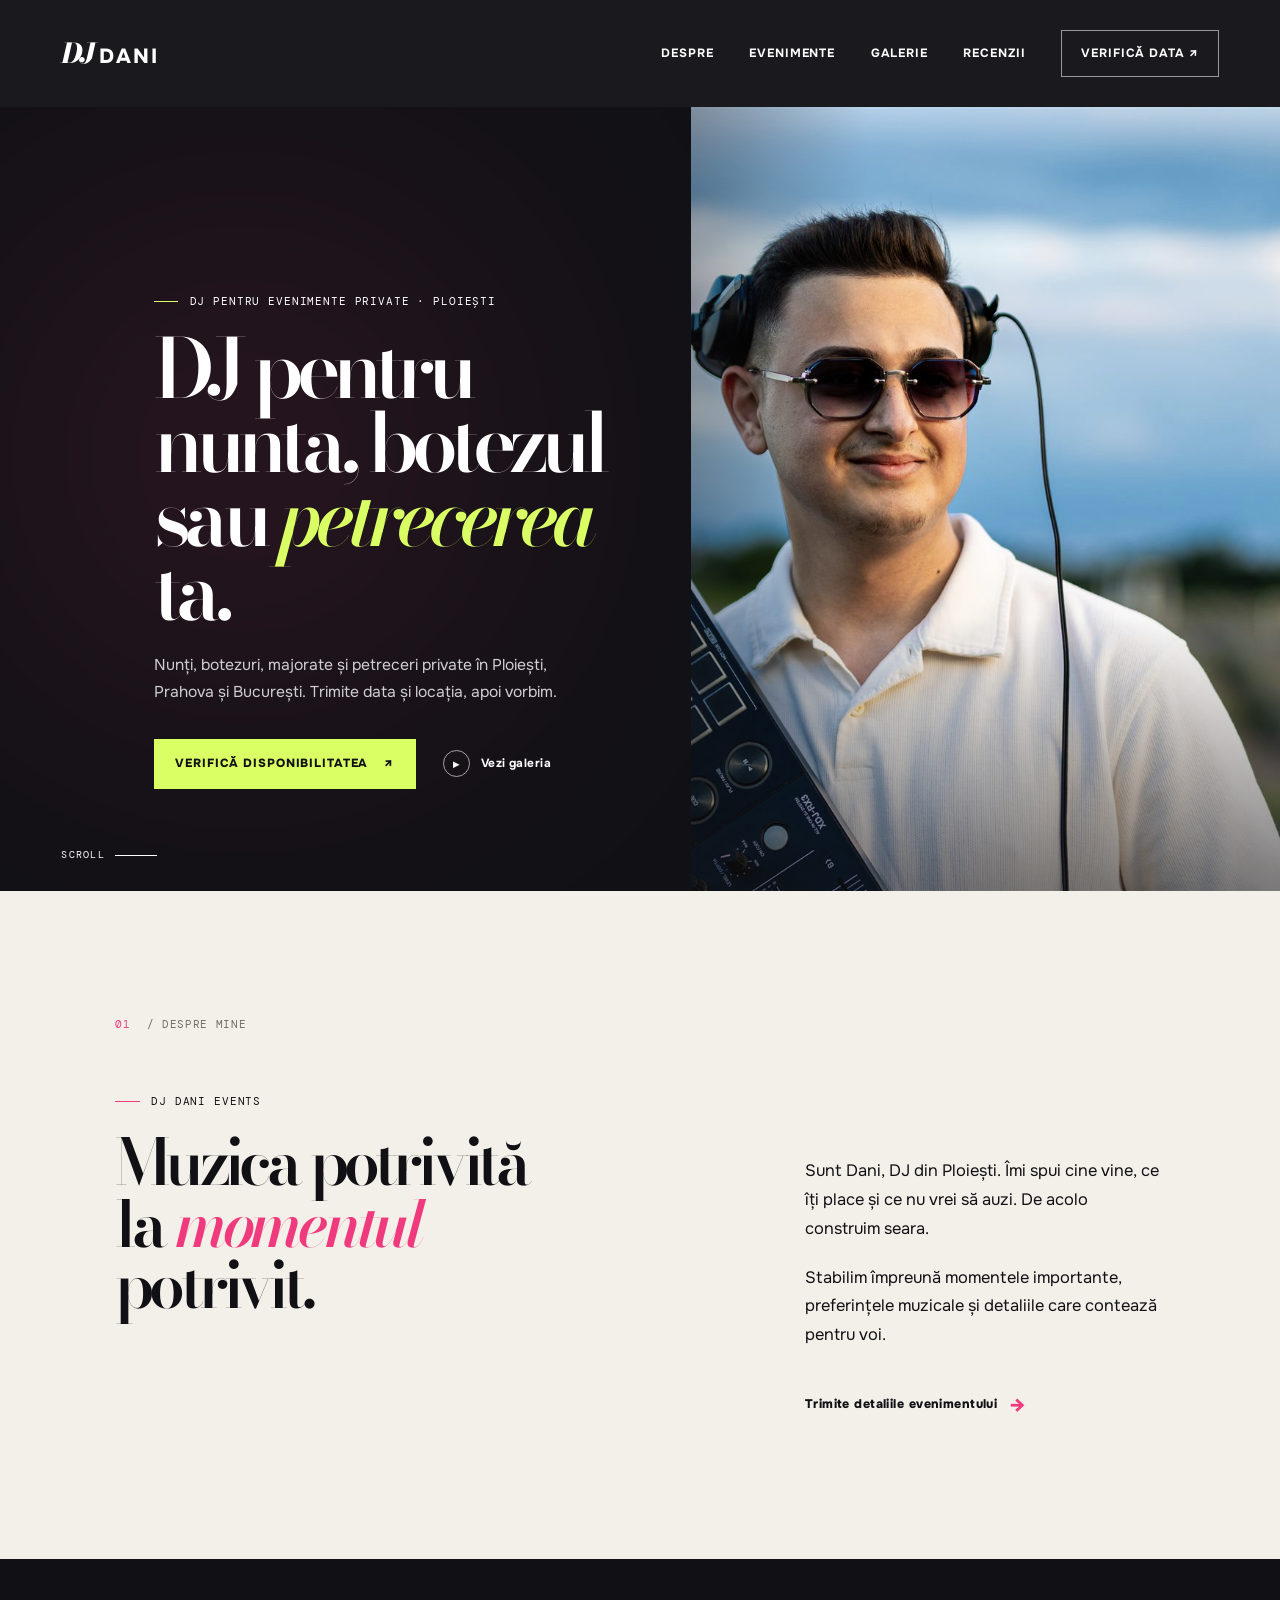
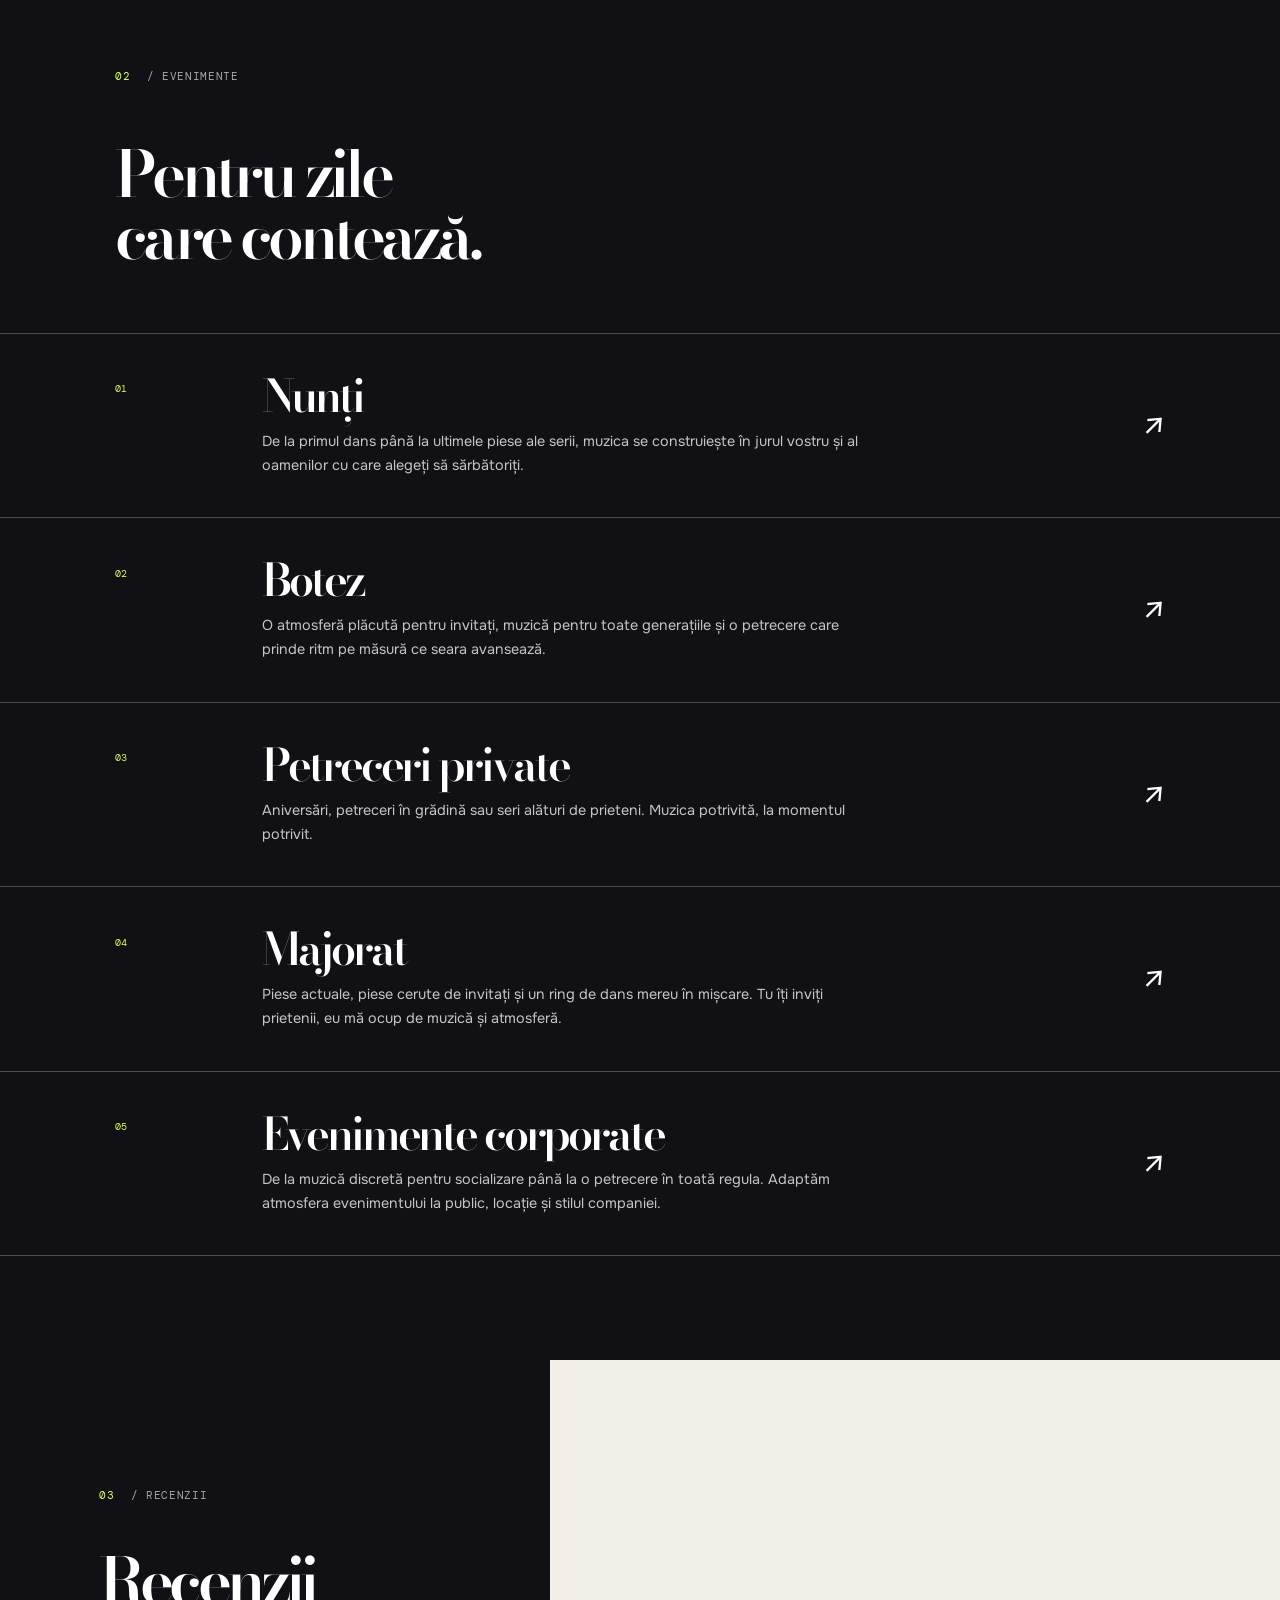
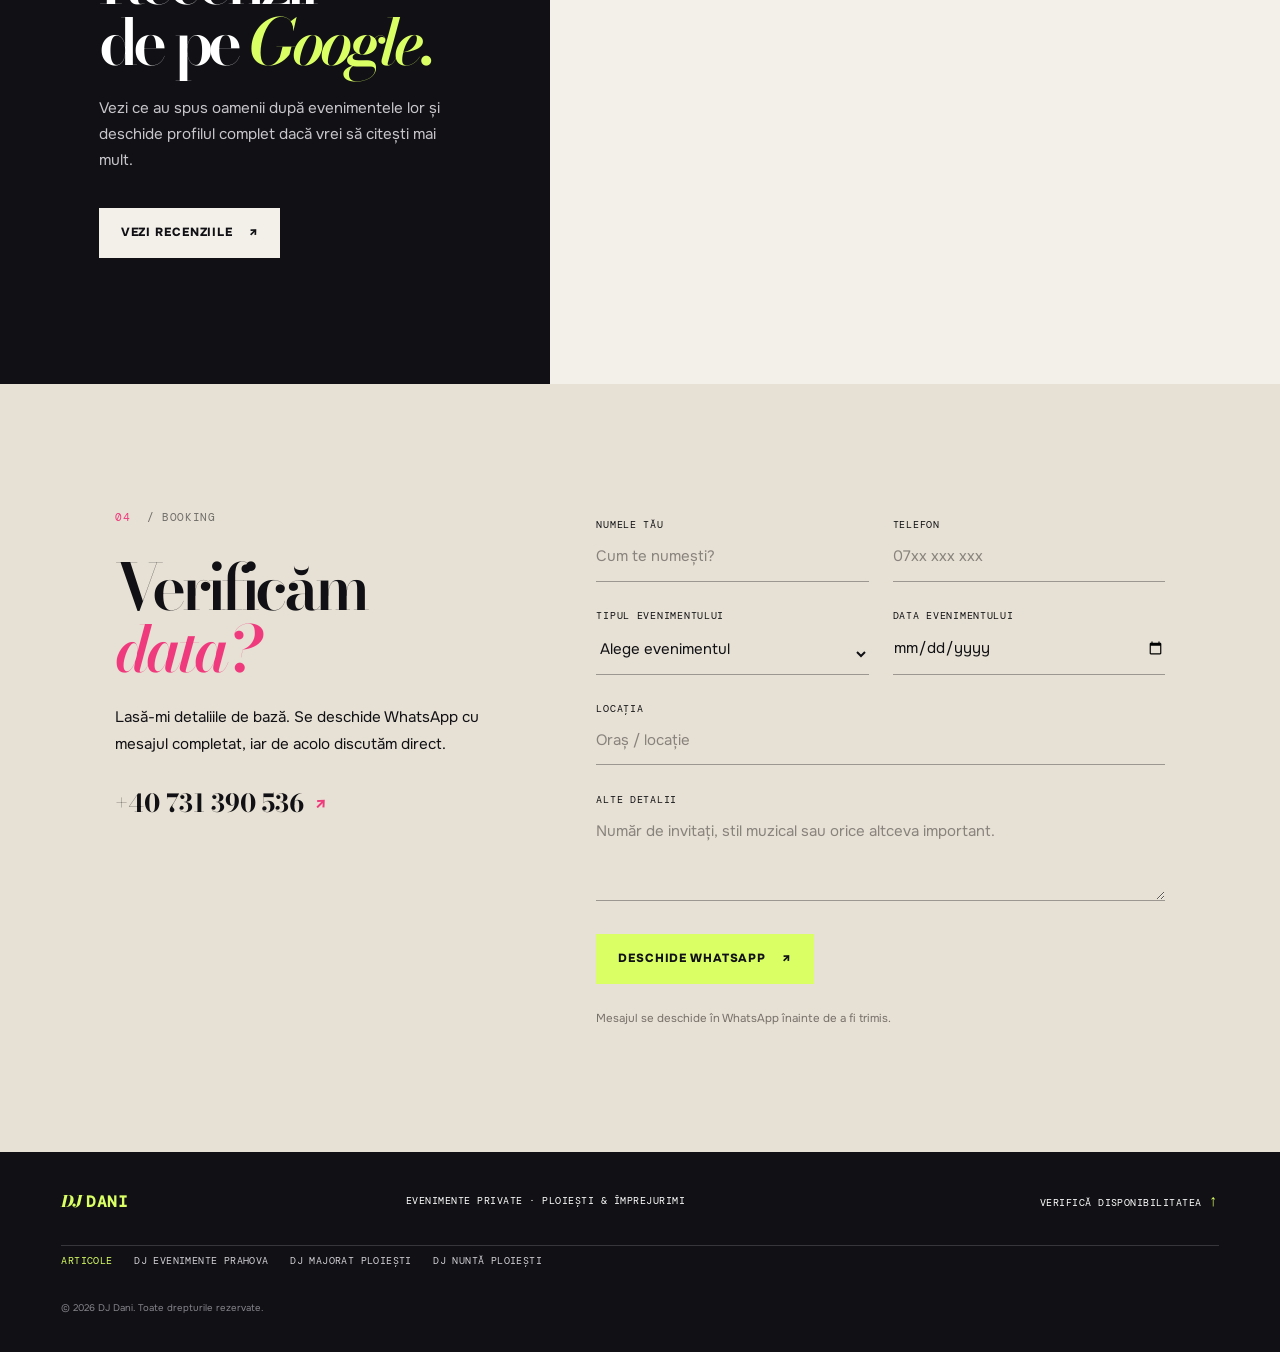
==== index.html @ ab0f5159 "first commit" ====
<!doctype html>
<html lang="ro">
<head>
  <meta charset="UTF-8" />
  <meta name="viewport" content="width=device-width, initial-scale=1.0" />
  <meta name="theme-color" content="#111115" />
  <meta name="description" content="DJ Dani Events din Ploiești. DJ pentru nunți, botezuri, majorate, petreceri private și evenimente corporate în Prahova, București și împrejurimi." />
  <meta name="robots" content="index, follow" />
  <meta property="og:type" content="website" />
  <meta property="og:title" content="DJ Dani Events | DJ pentru evenimente în Ploiești" />
  <meta property="og:description" content="DJ pentru nunți, botezuri, majorate, petreceri private și evenimente corporate." />
  <meta property="og:locale" content="ro_RO" />
  <title>DJ Dani Events Ploiești | Nunți, botezuri, majorate și petreceri</title>
  <link rel="preconnect" href="https://fonts.googleapis.com" />
  <link rel="preconnect" href="https://fonts.gstatic.com" crossorigin />
  <link href="https://fonts.googleapis.com/css2?family=Bodoni+Moda:opsz,wght@6..96,400;6..96,500;6..96,600;6..96,700;6..96,800&family=DM+Mono:wght@400;500&family=Onest:wght@400;500;600;700;800&display=swap" rel="stylesheet" />
  <link rel="stylesheet" href="style.css" />
  <script type="application/ld+json">
  {"@context":"https://schema.org","@type":"LocalBusiness","name":"DJ Dani Events","description":"DJ pentru nunți, botezuri, majorate, petreceri private și evenimente corporate în Ploiești, Prahova și București.","telephone":"+40731390536","address":{"@type":"PostalAddress","addressLocality":"Ploiești","addressRegion":"Prahova","addressCountry":"RO"},"areaServed":["Ploiești","Prahova","București"],"sameAs":["https://share.google/6orSchTxnuyO5lRxU"]}
  </script>
</head>
<body>
  <header class="site-header" id="top">
    <a class="brand" href="#top" aria-label="DJ Dani, acasă"><span class="brand-dj">DJ</span><span>DANI</span></a>
    <button class="menu-toggle" type="button" aria-label="Deschide meniul" aria-expanded="false"><span></span><span></span></button>
    <nav class="main-nav" aria-label="Navigație principală">
      <a href="#despre">Despre</a><a href="#experiente">Evenimente</a><a href="galerie.html">Galerie</a><a href="#recenzii">Recenzii</a><a class="nav-cta" href="#booking">Verifică data <span aria-hidden="true">↗</span></a>
    </nav>
  </header>

  <main>
    <section class="hero" aria-labelledby="hero-title">
      <div class="hero-content">
        <p class="eyebrow"><span></span> DJ PENTRU EVENIMENTE PRIVATE · PLOIEȘTI</p>
        <h1 id="hero-title">DJ pentru<br>nunta, botezul<br>sau <em>petrecerea</em> ta.</h1>
        <p class="hero-copy">Nunți, botezuri, majorate și petreceri private în Ploiești, Prahova și București. Trimite data și locația, apoi vorbim.</p>
        <div class="hero-actions"><a class="button button-primary" href="#booking">Verifică disponibilitatea <span aria-hidden="true">↗</span></a><a class="text-link" href="galerie.html"><span class="play-icon" aria-hidden="true">▶</span> Vezi galeria</a></div>
      </div>
      <div class="hero-visual">
        <picture class="hero-photo-wrap"><source media="(max-width: 700px)" srcset="assets/dj-dani-hero-800.jpg"><img src="assets/dj-dani-hero-1600.jpg" alt="DJ Dani cu căștile și controllerul său" width="1600" height="1067" fetchpriority="high" decoding="async"></picture>
      </div>
      <a class="scroll-cue" href="#despre"><span>SCROLL</span><i></i></a>
    </section>

    <section class="intro section-pad" id="despre" aria-labelledby="intro-title">
      <div class="section-index">01 <span>/ DESPRE MINE</span></div>
      <div class="intro-grid"><div><p class="eyebrow dark"><span></span> DJ DANI EVENTS</p><h2 id="intro-title">Muzica potrivită <br>la <em>momentul </em><br>potrivit.</h2></div><div class="intro-text"><p>Sunt Dani, DJ din Ploiești. Îmi spui cine vine, ce îți place și ce nu vrei să auzi. De acolo construim seara.</p><p>Stabilim împreună momentele importante, preferințele muzicale și detaliile care contează pentru voi.</p><a class="arrow-link" href="#booking">Trimite detaliile evenimentului <span aria-hidden="true">→</span></a></div></div>
    </section>

    <section class="services" id="experiente" aria-labelledby="services-title">
      <div class="section-pad services-head"><div class="section-index light">02 <span>/ EVENIMENTE</span></div><h2 id="services-title">Pentru zile<br>care contează.</h2></div>
      <div class="service-list">
        <a class="service-item" href="galerie.html"><span class="service-number">01</span><div><h3>Nunți</h3><p>De la primul dans până la ultimele piese ale serii, muzica se construiește în jurul vostru și al oamenilor cu care alegeți să sărbătoriți.</p></div><span class="service-arrow" aria-hidden="true">↗</span></a>
        <a class="service-item" href="galerie.html"><span class="service-number">02</span><div><h3>Botez</h3><p>O atmosferă plăcută pentru invitați, muzică pentru toate generațiile și o petrecere care prinde ritm pe măsură ce seara avansează.</p></div><span class="service-arrow" aria-hidden="true">↗</span></a>
        <a class="service-item" href="galerie.html"><span class="service-number">03</span><div><h3>Petreceri private</h3><p>Aniversări, petreceri în grădină sau seri alături de prieteni. Muzica potrivită, la momentul potrivit.</p></div><span class="service-arrow" aria-hidden="true">↗</span></a>
        <a class="service-item" href="galerie.html"><span class="service-number">04</span><div><h3>Majorat</h3><p>Piese actuale, piese cerute de invitați și un ring de dans mereu în mișcare. Tu îți inviți prietenii, eu mă ocup de muzică și atmosferă.</p></div><span class="service-arrow" aria-hidden="true">↗</span></a>
        <a class="service-item" href="galerie.html"><span class="service-number">05</span><div><h3>Evenimente corporate</h3><p>De la muzică discretă pentru socializare până la o petrecere în toată regula. Adaptăm atmosfera evenimentului la public, locație și stilul companiei.</p></div><span class="service-arrow" aria-hidden="true">↗</span></a>
      </div>
    </section>

    <section class="reviews" id="recenzii" aria-labelledby="reviews-title">
      <div class="reviews-copy"><div class="section-index light">03 <span>/ RECENZII</span></div><h2 id="reviews-title">Recenzii<br>de pe <em>Google.</em></h2><p>Vezi ce au spus oamenii după evenimentele lor și deschide profilul complet dacă vrei să citești mai mult.</p><a class="button button-cream" href="https://share.google/6orSchTxnuyO5lRxU" target="_blank" rel="noreferrer">Vezi recenziile <span aria-hidden="true">↗</span></a></div>
      <div class="reviews-widget" aria-label="Recenzii Google pentru DJ Dani Events">
        <div id="reviews-widget-372"></div>
        <noscript><a href="https://share.google/6orSchTxnuyO5lRxU">Vezi recenziile Google pentru DJ Dani Events</a></noscript>
      </div>
    </section>

    <section class="booking section-pad" id="booking" aria-labelledby="booking-title">
      <div class="booking-intro"><div class="section-index">04 <span>/ BOOKING</span></div><h2 id="booking-title">Verificăm<br><em>data?</em></h2><p>Lasă-mi detaliile de bază. Se deschide WhatsApp cu mesajul completat, iar de acolo discutăm direct.</p><a class="phone-link" href="tel:+40731390536">+40 731 390 536 <span>↗</span></a></div>
      <form class="booking-form" id="booking-form"><div class="form-row"><label>Numele tău <input type="text" name="name" placeholder="Cum te numești?" required autocomplete="name"></label><label>Telefon <input type="tel" name="phone" placeholder="07xx xxx xxx" required autocomplete="tel"></label></div><div class="form-row"><label>Tipul evenimentului <select name="event" required><option value="" selected disabled>Alege evenimentul</option><option>Nuntă</option><option>Botez</option><option>Petrecere privată</option><option>Majorat</option><option>Eveniment corporate</option><option>Alt eveniment</option></select></label><label>Data evenimentului <input type="date" name="date" required></label></div><label>Locația <input type="text" name="location" placeholder="Oraș / locație" required></label><label>Alte detalii <textarea name="message" rows="3" placeholder="Număr de invitați, stil muzical sau orice altceva important."></textarea></label><button class="button button-primary submit-button" type="submit">Deschide WhatsApp <span aria-hidden="true">↗</span></button><p class="form-note">Mesajul se deschide în WhatsApp înainte de a fi trimis.</p></form>
    </section>
  </main>
  <footer class="site-footer"><a class="brand footer-brand" href="#top"><span class="brand-dj">DJ</span><span>DANI</span></a><p>Evenimente private · Ploiești & împrejurimi</p><a href="#booking">Verifică disponibilitatea <span>↑</span></a><nav class="footer-articles" aria-label="Articole"><span>Articole</span><a href="blog/dj-evenimente-prahova.html">DJ evenimente Prahova</a><a href="blog/dj-majorat-ploiesti.html">DJ majorat Ploiești</a><a href="blog/dj-nunta-ploiesti.html">DJ nuntă Ploiești</a></nav><small>© <span id="year"></span> DJ Dani. Toate drepturile rezervate.</small></footer>
  <div class="mobile-sticky-cta" aria-label="Contact rapid">
    <a class="mobile-whatsapp" href="https://wa.me/40731390536" target="_blank" rel="noreferrer">WhatsApp</a>
    <a class="mobile-call" href="tel:+40731390536">Sună acum</a>
  </div>
  <script src="https://starwall.io/embed/hH5RHPOK4oReMRum3GStqKy2oVnr63FK/widget.js" async></script>
  <script src="script.js"></script>
</body>
</html>
---- style.css ----
@import url('https://fonts.googleapis.com/css2?family=Bodoni+Moda:opsz,wght@6..96,400;6..96,500;6..96,600;6..96,700;6..96,800&family=DM+Mono:wght@400;500&family=Onest:wght@400;500;600;700;800&display=swap');
:root{--ink:#111115;--paper:#f3f0e9;--paper-dark:#e7e0d4;--pink:#ef3b7d;--lime:#d9ff65;--muted:#706e6a;--display:"Bodoni Moda",Georgia,serif;--sans:"Onest",Arial,sans-serif;--mono:"DM Mono",monospace}*{box-sizing:border-box}html{scroll-behavior:smooth}body{margin:0;background:var(--paper);color:var(--ink);font-family:var(--sans);font-size:16px;line-height:1.5}a{color:inherit;text-decoration:none}button,input,textarea,select{font:inherit}h1,h2,h3,p{margin-top:0}.site-header{position:absolute;z-index:20;top:0;left:0;width:100%;padding:1.85rem 4.8vw;display:flex;align-items:center;justify-content:space-between;color:#fff}.brand{display:flex;align-items:baseline;font-size:1.28rem;line-height:1;font-weight:800;letter-spacing:.12em}.brand-dj{margin-right:.38rem;font-family:var(--display);font-size:1.7rem;font-style:italic;letter-spacing:-.1em}.main-nav{display:flex;align-items:center;gap:2.2rem;font-size:.75rem;font-weight:700;letter-spacing:.08em;text-transform:uppercase}.main-nav>a:not(.nav-cta){position:relative}.main-nav>a:not(.nav-cta):after{position:absolute;bottom:-.4rem;left:0;width:0;height:1px;background:currentColor;content:"";transition:width .25s}.main-nav>a:not(.nav-cta):hover:after{width:100%}.nav-cta{padding:.85rem 1.15rem;border:1px solid rgba(255,255,255,.55);transition:all .25s}.nav-cta:hover{background:#fff;color:var(--ink)}.menu-toggle{display:none}.hero{position:relative;display:grid;grid-template-columns:54% 46%;min-height:49rem;overflow:hidden;background:var(--ink);color:#fff}.hero:before{position:absolute;z-index:1;top:20%;left:4%;width:24rem;height:24rem;border-radius:50%;background:var(--pink);content:"";filter:blur(160px);opacity:.23}.hero-content{z-index:2;align-self:center;padding:8.2rem 4vw 3rem 12vw}.eyebrow{display:flex;align-items:center;gap:.7rem;margin:0 0 1.45rem;font-family:var(--mono);font-size:.67rem;letter-spacing:.08em}.eyebrow span{width:1.55rem;height:1px;background:var(--lime)}.eyebrow.dark span{background:var(--pink)}.hero h1{margin-bottom:1.55rem;font-family:var(--display);font-size:clamp(3.6rem,6.4vw,6.8rem);font-weight:600;letter-spacing:-.085em;line-height:.9}.hero h1 em,h2 em{color:var(--lime);font-style:italic}.hero-copy{max-width:28rem;margin-bottom:2.1rem;color:#cfced3;font-size:.98rem;line-height:1.7}.hero-actions{display:flex;align-items:center;gap:1.7rem}.button{display:inline-flex;align-items:center;justify-content:center;gap:1rem;border:0;padding:1rem 1.35rem;font-size:.74rem;font-weight:800;letter-spacing:.075em;text-transform:uppercase;cursor:pointer;transition:transform .25s,background .25s,color .25s}.button:hover{transform:translateY(-3px)}.button-primary{background:var(--lime);color:var(--ink)}.button-primary:hover{background:#fff}.text-link{display:flex;align-items:center;gap:.65rem;font-size:.74rem;font-weight:700;letter-spacing:.04em}.play-icon{display:grid;place-items:center;width:1.7rem;height:1.7rem;border:1px solid rgba(255,255,255,.6);border-radius:50%;font-size:.5rem}.hero-visual{position:relative;min-height:100%;background:#383c40}.hero-photo-wrap{position:absolute;inset:0;display:block}.hero-photo-wrap:after{position:absolute;inset:0;background:linear-gradient(90deg,rgba(17,17,21,.35),transparent 30%),linear-gradient(0deg,rgba(17,17,21,.55),transparent 35%);content:""}.hero-photo-wrap img{width:100%;height:100%;object-fit:cover;object-position:58% center;filter:saturate(.88)}.record-mark{position:absolute;z-index:3;right:10%;bottom:10%;display:grid;place-items:center;width:9.4rem;height:9.4rem;border:1px solid rgba(255,255,255,.65);border-radius:50%;background:rgba(17,17,21,.24)}.record-mark svg{position:absolute;width:100%;height:100%;overflow:visible;animation:spin 18s linear infinite}.record-mark text{fill:#fff;font-family:var(--mono);font-size:10px;letter-spacing:1px}.record-mark i{width:1.1rem;height:1.1rem;border:3px solid var(--lime);border-radius:50%;background:var(--ink)}.scroll-cue{position:absolute;z-index:4;bottom:1.8rem;left:4.8vw;display:flex;align-items:center;gap:.65rem;font-family:var(--mono);font-size:.6rem;letter-spacing:.13em}.scroll-cue i{width:2.6rem;height:1px;background:#fff}.section-pad{padding-right:9vw;padding-left:9vw}.intro{padding-top:7.8rem;padding-bottom:8.5rem}.section-index{margin-bottom:3.8rem;font-family:var(--mono);font-size:.67rem;letter-spacing:.06em;color:var(--pink)}.section-index span{margin-left:.55rem;color:var(--muted)}.section-index.light{color:var(--lime)}.section-index.light span{color:#a5a5ac}.intro-grid{display:grid;grid-template-columns:1.25fr .75fr;gap:7vw}.intro h2,.services h2,.moments h2,.reviews h2,.booking h2{font-family:var(--display);font-size:clamp(2.8rem,5vw,5.15rem);font-weight:600;letter-spacing:-.075em;line-height:.96}.intro h2 em,.moments h2 em,.booking h2 em{color:var(--pink)}.intro-text{padding-top:4rem;font-size:1.03rem;line-height:1.75}.intro-text p{margin-bottom:1.25rem}.arrow-link{display:inline-flex;align-items:center;gap:.8rem;margin-top:1.1rem;font-size:.78rem;font-weight:800;letter-spacing:.035em}.arrow-link span{color:var(--pink);font-size:1.25rem}.services{background:var(--ink);color:#fff;padding-bottom:6.5rem}.services-head{padding-top:6.8rem}.services h2{margin-bottom:4.1rem}.services h2 em{color:var(--lime)}.service-list{border-top:1px solid rgba(255,255,255,.25)}.service-item{display:grid;grid-template-columns:9vw 1fr auto;gap:2rem;align-items:center;padding:2.5rem 9vw;border-bottom:1px solid rgba(255,255,255,.25);transition:background .3s,color .3s}.service-item:hover{background:var(--lime);color:var(--ink)}.service-number{align-self:start;padding-top:.45rem;font-family:var(--mono);font-size:.65rem;color:var(--lime)}.service-item:hover .service-number{color:var(--pink)}.service-item h3{margin:0 0 .7rem;font-family:var(--display);font-size:clamp(2.1rem,3.5vw,3.5rem);font-weight:600;letter-spacing:-.07em;line-height:1}.service-item p{max-width:38rem;margin:0;color:#c5c4ca;font-size:.9rem;line-height:1.65}.service-item:hover p{color:#3b3a40}.service-arrow{font-size:2rem}.moments{padding-top:7.8rem;padding-bottom:8rem}.moments-head{display:flex;align-items:end;justify-content:space-between;gap:4rem;margin-bottom:3.7rem}.moments-head .section-index{margin-bottom:1.8rem}.moments-head h2{margin:0}.moments-head>p{max-width:19rem;margin:0 0 .5rem;font-size:.92rem;line-height:1.7}.video-grid{display:grid;grid-template-columns:1.25fr .85fr .85fr;grid-template-rows:17rem 17rem;gap:1rem}.video-card{position:relative;min-height:0;overflow:hidden;background:#29292e}.video-card:first-child{grid-row:span 2}.video-card-accent{grid-column:span 2}.video-card:after{position:absolute;inset:0;background:linear-gradient(0deg,rgba(0,0,0,.52),transparent 45%);content:"";pointer-events:none}.video-card video{width:100%;height:100%;object-fit:cover;opacity:0;transition:opacity .35s,transform .7s}.video-card video.ready{opacity:1}.video-card:hover video{transform:scale(1.035)}.video-label{position:absolute;z-index:1;right:1rem;bottom:.9rem;left:1rem;display:flex;align-items:center;justify-content:space-between;color:#fff;font-family:var(--mono);font-size:.59rem;letter-spacing:.08em}.sound-toggle{border:1px solid rgba(255,255,255,.65);background:rgba(17,17,21,.35);padding:.35rem .5rem;color:#fff;font-family:var(--mono);font-size:.55rem;letter-spacing:.04em;text-transform:uppercase;cursor:pointer}.reviews{display:grid;grid-template-columns:43% 57%;min-height:39rem;background:var(--ink);color:#fff}.reviews-copy{align-self:center;padding:5rem 15% 5rem 18%}.reviews-copy .section-index{margin-bottom:3rem}.reviews h2{margin-bottom:1.4rem}.reviews h2 em{color:var(--lime)}.reviews-copy>p{max-width:27rem;color:#c7c5ca;font-size:.95rem;line-height:1.7}.button-cream{margin-top:1.2rem;background:var(--paper);color:var(--ink)}.button-cream:hover{background:var(--lime)}.reviews-widget{display:flex;align-items:center;min-width:0;padding:2.25rem;background:var(--paper)}.reviews-widget>div{width:100%}.booking{display:grid;grid-template-columns:.8fr 1.2fr;gap:8vw;padding-top:7.8rem;padding-bottom:7.8rem;background:var(--paper-dark)}.booking .section-index{margin-bottom:2rem}.booking h2{margin-bottom:1.5rem}.booking-intro>p{max-width:23rem;font-size:.95rem;line-height:1.75}.phone-link{display:inline-flex;align-items:center;gap:.7rem;margin-top:.8rem;font-family:var(--display);font-size:1.55rem;font-weight:700}.phone-link span{color:var(--pink);font-family:var(--sans);font-size:1rem}.booking-form{display:grid;gap:1.65rem;padding-top:.5rem}.form-row{display:grid;grid-template-columns:1fr 1fr;gap:1.5rem}.booking-form label{display:grid;gap:.55rem;font-family:var(--mono);font-size:.64rem;letter-spacing:.07em;text-transform:uppercase}.booking-form input,.booking-form select,.booking-form textarea{width:100%;border:0;border-bottom:1px solid rgba(17,17,21,.35);outline:0;background:transparent;padding:.25rem 0 .8rem;color:var(--ink);font-family:var(--sans);font-size:.94rem;letter-spacing:0;text-transform:none}.booking-form textarea{resize:vertical}.booking-form input:focus,.booking-form select:focus,.booking-form textarea:focus{border-color:var(--pink)}.booking-form input::placeholder,.booking-form textarea::placeholder{color:#88837d}.booking-form select{cursor:pointer}.submit-button{justify-self:start;margin-top:.4rem}.form-note{margin:0;color:#77716b;font-size:.72rem}.site-footer{display:grid;grid-template-columns:1fr 1.5fr 1fr;align-items:center;gap:2rem;padding:2.3rem 4.8vw;background:var(--ink);color:#fff}.footer-brand{font-size:1rem}.site-footer p,.site-footer>a{margin:0;font-family:var(--mono);font-size:.62rem;letter-spacing:.05em;text-transform:uppercase}.site-footer>a{text-align:right}.site-footer>a span{color:var(--lime);font-size:1rem}.site-footer small{grid-column:1/-1;color:#85838b;font-size:.6rem}.mobile-sticky-cta{display:none}@keyframes spin{to{transform:rotate(360deg)}}@media(max-width:850px){.site-header{padding:1.3rem 6vw}.main-nav{gap:1.1rem}.main-nav>a:not(.nav-cta){display:none}.hero{grid-template-columns:1fr;min-height:50rem}.hero-content{align-self:start;padding:9.6rem 8vw 3rem}.hero-visual{position:absolute;z-index:0;inset:0;opacity:.48}.hero-photo-wrap:after{background:linear-gradient(90deg,rgba(17,17,21,.9),rgba(17,17,21,.45)),linear-gradient(0deg,rgba(17,17,21,.6),transparent)}.hero h1{font-size:clamp(4rem,11vw,6.5rem)}.hero-copy{max-width:24rem}.record-mark{right:8%;bottom:7rem}.scroll-cue{left:8vw}.section-pad{padding-right:8vw;padding-left:8vw}.intro-grid,.booking{gap:5vw}.video-grid{grid-template-columns:1fr 1fr}.video-card:first-child{grid-row:span 1;grid-column:span 2}.video-card-accent{grid-column:span 1}.reviews-copy{padding-right:10%;padding-left:12%}.site-footer{grid-template-columns:1fr 1fr}.site-footer p{display:none}.site-footer>a{grid-column:2}.site-footer small{grid-column:1/-1}}@media(max-width:600px){body{padding-bottom:4.6rem}.site-header{position:absolute}.menu-toggle{display:grid;gap:.35rem;width:2.3rem;padding:.5rem 0;border:0;background:transparent;color:#fff;cursor:pointer}.menu-toggle span{display:block;width:100%;height:1px;background:currentColor}.main-nav{position:absolute;top:100%;right:6vw;display:none;flex-direction:column;align-items:stretch;gap:0;min-width:13.5rem;background:var(--ink);padding:.8rem}.main-nav.open{display:flex}.main-nav>a:not(.nav-cta){display:block;padding:.85rem}.nav-cta{margin-top:.5rem;text-align:center}.hero{min-height:44rem}.hero-content{padding-top:8.5rem}.hero h1{font-size:clamp(3.2rem,14.8vw,4.5rem)}.hero-actions{align-items:flex-start;flex-direction:column;gap:1.15rem}.record-mark{width:7.3rem;height:7.3rem;right:7%;bottom:5rem}.scroll-cue{left:6vw}.section-pad{padding-right:6vw;padding-left:6vw}.intro,.moments,.booking{padding-top:5rem;padding-bottom:5rem}.section-index{margin-bottom:2.5rem}.intro-grid{display:block}.intro h2,.services h2,.moments h2,.reviews h2,.booking h2{font-size:clamp(2.7rem,12vw,4rem)}.intro-text{padding-top:1.5rem}.services-head{padding-top:5rem}.service-item{grid-template-columns:2rem 1fr auto;gap:1rem;padding:1.8rem 6vw}.service-item h3{font-size:2.25rem}.service-item p{font-size:.82rem}.service-arrow{font-size:1.4rem}.moments-head{display:block;margin-bottom:2rem}.moments-head>p{margin-top:1.6rem}.video-grid{grid-template-columns:1fr 1fr;grid-template-rows:13rem 13rem 13rem;gap:.65rem}.video-card:first-child{grid-column:span 2}.video-card-accent{grid-column:span 1}.video-label{right:.65rem;bottom:.65rem;left:.65rem}.reviews{grid-template-columns:1fr}.reviews-copy{padding:4rem 6vw}.reviews-widget{min-height:0;padding:1rem}.booking{grid-template-columns:1fr}.form-row{grid-template-columns:1fr;gap:1.65rem}.booking-form{gap:1.5rem}.site-footer{padding:2.2rem 6vw;grid-template-columns:1fr}.site-footer>a{grid-column:1;text-align:left}.site-footer small{grid-column:1}.mobile-sticky-cta{position:fixed;z-index:30;right:0;bottom:0;left:0;display:flex;align-items:center;justify-content:space-between;gap:1rem;background:var(--lime);padding:.72rem 6vw;color:var(--ink);box-shadow:0 -4px 16px rgba(0,0,0,.14)}.mobile-sticky-cta span{font-family:var(--mono);font-size:.55rem;letter-spacing:.03em;text-transform:uppercase}.mobile-sticky-cta strong{font-size:.68rem;letter-spacing:.02em;text-align:right}.mobile-sticky-cta b{margin-left:.3rem;font-size:1.1rem}.mobile-sticky-cta:active{background:#fff}}
.mobile-whatsapp,.mobile-call{display:block;flex:1;padding:.78rem .5rem;color:var(--ink);font-family:var(--sans);font-size:.7rem;font-weight:800;letter-spacing:.04em;text-align:center;text-transform:uppercase}.mobile-whatsapp{background:var(--lime)}.mobile-call{background:var(--paper);border-left:1px solid rgba(17,17,21,.16)}
.gallery-page{background:var(--ink)}.gallery-header{position:relative;background:var(--ink)}.gallery-hero{padding-top:6rem;padding-bottom:5rem;background:var(--ink);color:#fff}.gallery-hero .eyebrow{margin-bottom:2rem}.gallery-hero h1{max-width:55rem;margin-bottom:1.5rem;font-family:var(--display);font-size:clamp(3.6rem,7vw,7.4rem);font-weight:600;letter-spacing:-.085em;line-height:.88}.gallery-hero h1 em{color:var(--lime);font-style:italic}.gallery-hero p:last-child{max-width:25rem;margin-bottom:0;color:#b9b7bd}.gallery-wall{display:grid;grid-template-columns:repeat(3,1fr);gap:1rem;padding-bottom:7rem;background:var(--ink)}.gallery-wall video{display:block;width:100%;height:30rem;background:#24242a;object-fit:cover;opacity:0;transition:opacity .4s}.gallery-wall video.ready{opacity:1}.gallery-wall video:nth-child(3n+1){height:38rem}.gallery-wall video:nth-child(3n+2){margin-top:4rem}.gallery-booking{display:flex;align-items:center;justify-content:center;gap:2rem;padding:4rem 6vw;background:var(--paper);color:var(--ink)}.gallery-booking p{margin:0;font-family:var(--display);font-size:2rem;font-style:italic}@media(max-width:850px){.gallery-wall{grid-template-columns:repeat(2,1fr)}.gallery-wall video,.gallery-wall video:nth-child(3n+1){height:27rem}.gallery-wall video:nth-child(3n+2){margin-top:0}}@media(max-width:600px){.gallery-hero{padding-top:4rem;padding-bottom:3rem}.gallery-wall{grid-template-columns:1fr;gap:.7rem;padding-bottom:4rem}.gallery-wall video,.gallery-wall video:nth-child(3n+1){height:30rem}.gallery-booking{align-items:flex-start;flex-direction:column;gap:1.2rem;padding:3rem 6vw}.gallery-booking p{font-size:1.75rem}.mobile-sticky-cta{display:flex!important;padding:0!important;gap:0!important}}
.gallery-social{display:flex;align-items:center;justify-content:space-between;gap:2rem;padding-top:4rem;padding-bottom:4rem;background:var(--paper);color:var(--ink)}.gallery-social p{margin:0;font-family:var(--display);font-size:clamp(1.7rem,3vw,2.6rem);letter-spacing:-.05em}.instagram-link{display:inline-flex;align-items:center;gap:.7rem;border-bottom:1px solid var(--ink);padding:.3rem 0;font-family:var(--mono);font-size:.72rem;letter-spacing:.04em}.instagram-link svg{width:1.4rem;height:1.4rem}.instagram-link b{margin-left:.4rem;color:var(--pink);font-size:1.1rem}.youtube-set{display:grid;grid-template-columns:.7fr 1.3fr;gap:7vw;padding-top:7rem;padding-bottom:7rem;background:var(--paper-dark);color:var(--ink)}.youtube-set h2{margin-bottom:1.4rem;font-family:var(--display);font-size:clamp(2.7rem,4vw,4.7rem);font-weight:600;letter-spacing:-.08em;line-height:.93}.youtube-set h2 em{color:var(--pink)}.youtube-set>div>p:last-child{max-width:21rem;margin-bottom:0;font-size:.92rem;line-height:1.7}.youtube-frame{position:relative;aspect-ratio:16/9;background:var(--ink)}.youtube-frame iframe{position:absolute;width:100%;height:100%;border:0}@media(max-width:600px){.gallery-social{align-items:flex-start;flex-direction:column;gap:1rem;padding-top:3rem;padding-bottom:3rem}.youtube-set{grid-template-columns:1fr;gap:2.5rem;padding-top:4rem;padding-bottom:4rem}}
.footer-articles{grid-column:1/-1;display:flex;align-items:center;flex-wrap:wrap;gap:.75rem 1.35rem;padding-top:.5rem;border-top:1px solid rgba(255,255,255,.16);font-family:var(--mono);font-size:.62rem;letter-spacing:.04em;text-transform:uppercase}.footer-articles>span{color:var(--lime)}.footer-articles a{color:#d2d0d5}.footer-articles a:hover{color:#fff}.article-page{background:var(--paper)}.article-header{position:relative;background:var(--ink)}.article-main{padding:6rem 6vw 7rem;background:var(--paper)}.article-main article{max-width:48rem;margin:0 auto}.article-main .eyebrow{margin-bottom:1.6rem}.article-kicker{margin-bottom:1.25rem;color:var(--muted);font-family:var(--mono);font-size:.68rem;letter-spacing:.06em;text-transform:uppercase}.article-main h1{margin-bottom:2rem;font-family:var(--display);font-size:clamp(3rem,6vw,5.8rem);font-weight:600;letter-spacing:-.085em;line-height:.92}.article-lead{margin-bottom:3rem;font-size:1.2rem;line-height:1.75}.article-main h2{margin:2.8rem 0 1rem;font-family:var(--display);font-size:clamp(1.8rem,3.3vw,2.7rem);font-weight:600;letter-spacing:-.06em;line-height:1}.article-main p:not(.article-kicker){font-size:1rem;line-height:1.8}.article-main ul{margin:0 0 1.5rem;padding-left:1.3rem;line-height:1.9}.article-byline{margin-top:3rem!important;padding-top:1.3rem;border-top:1px solid rgba(17,17,21,.18);color:var(--muted);font-size:.82rem!important}.article-main .button{margin-top:1.1rem}@media(max-width:600px){.footer-articles{align-items:flex-start;flex-direction:column;gap:.65rem;padding-top:1.2rem}.article-main{padding-top:4rem;padding-bottom:5rem}.article-lead{font-size:1.08rem}.article-main h2{margin-top:2.4rem}}


/* ========================================
   STICKY NAVBAR — DJ DANI EVENTS
======================================== */

:root {
  --header-height: 84px;
  --header-height-scrolled: 72px;
  --header-bg: rgba(17, 17, 21, 0.96);
  --header-border: rgba(255, 255, 255, 0.08);
}

/* Navbar persistent */
.site-header {
  position: sticky;
  top: 0;
  z-index: 1000;
  isolation: isolate;

  width: 100%;
  box-sizing: border-box;
  min-height: var(--header-height);

  background: var(--header-bg);
  border-bottom: 1px solid transparent;
  -webkit-backdrop-filter: blur(16px);
  backdrop-filter: blur(16px);

  transition:
    min-height 220ms ease,
    background-color 220ms ease,
    border-color 220ms ease,
    box-shadow 220ms ease;
}

/* Stare activă după scroll */
.site-header.is-scrolled {
  min-height: var(--header-height-scrolled);
  background: rgba(17, 17, 21, 0.97);
  border-bottom-color: var(--header-border);
  box-shadow: 0 8px 28px rgba(0, 0, 0, 0.14);
}

/* Tranziții discrete pentru elementele navbarului */
.site-header .brand,
.site-header .main-nav a,
.site-header .menu-toggle {
  transition:
    opacity 180ms ease,
    color 180ms ease,
    background-color 180ms ease;
}

/* Ancorele nu ajung sub navbar */
html {
  scroll-padding-top: calc(var(--header-height-scrolled) + 16px);
  scroll-behavior: smooth;
}

#despre,
#experiente,
#recenzii,
#booking,
#top {
  scroll-margin-top: calc(var(--header-height-scrolled) + 16px);
}

/* Tabletă și mobil */
@media (max-width: 700px) {
  :root {
    --header-height: 72px;
    --header-height-scrolled: 64px;
  }

  .site-header {
    -webkit-backdrop-filter: blur(14px);
    backdrop-filter: blur(14px);
  }

  .site-header.is-scrolled {
    box-shadow: 0 5px 20px rgba(0, 0, 0, 0.18);
  }

  /* Păstrează meniul deasupra conținutului */
  .main-nav {
    z-index: 1001;
  }

  #despre,
  #experiente,
  #recenzii,
  #booking,
  #top {
    scroll-margin-top: calc(var(--header-height-scrolled) + 12px);
  }
}

/* Respectă preferința utilizatorilor pentru animații reduse */
@media (prefers-reduced-motion: reduce) {
  .site-header,
  .site-header .brand,
  .site-header .main-nav a,
  .site-header .menu-toggle {
    transition: none !important;
  }

  html {
    scroll-behavior: auto;
  }
}
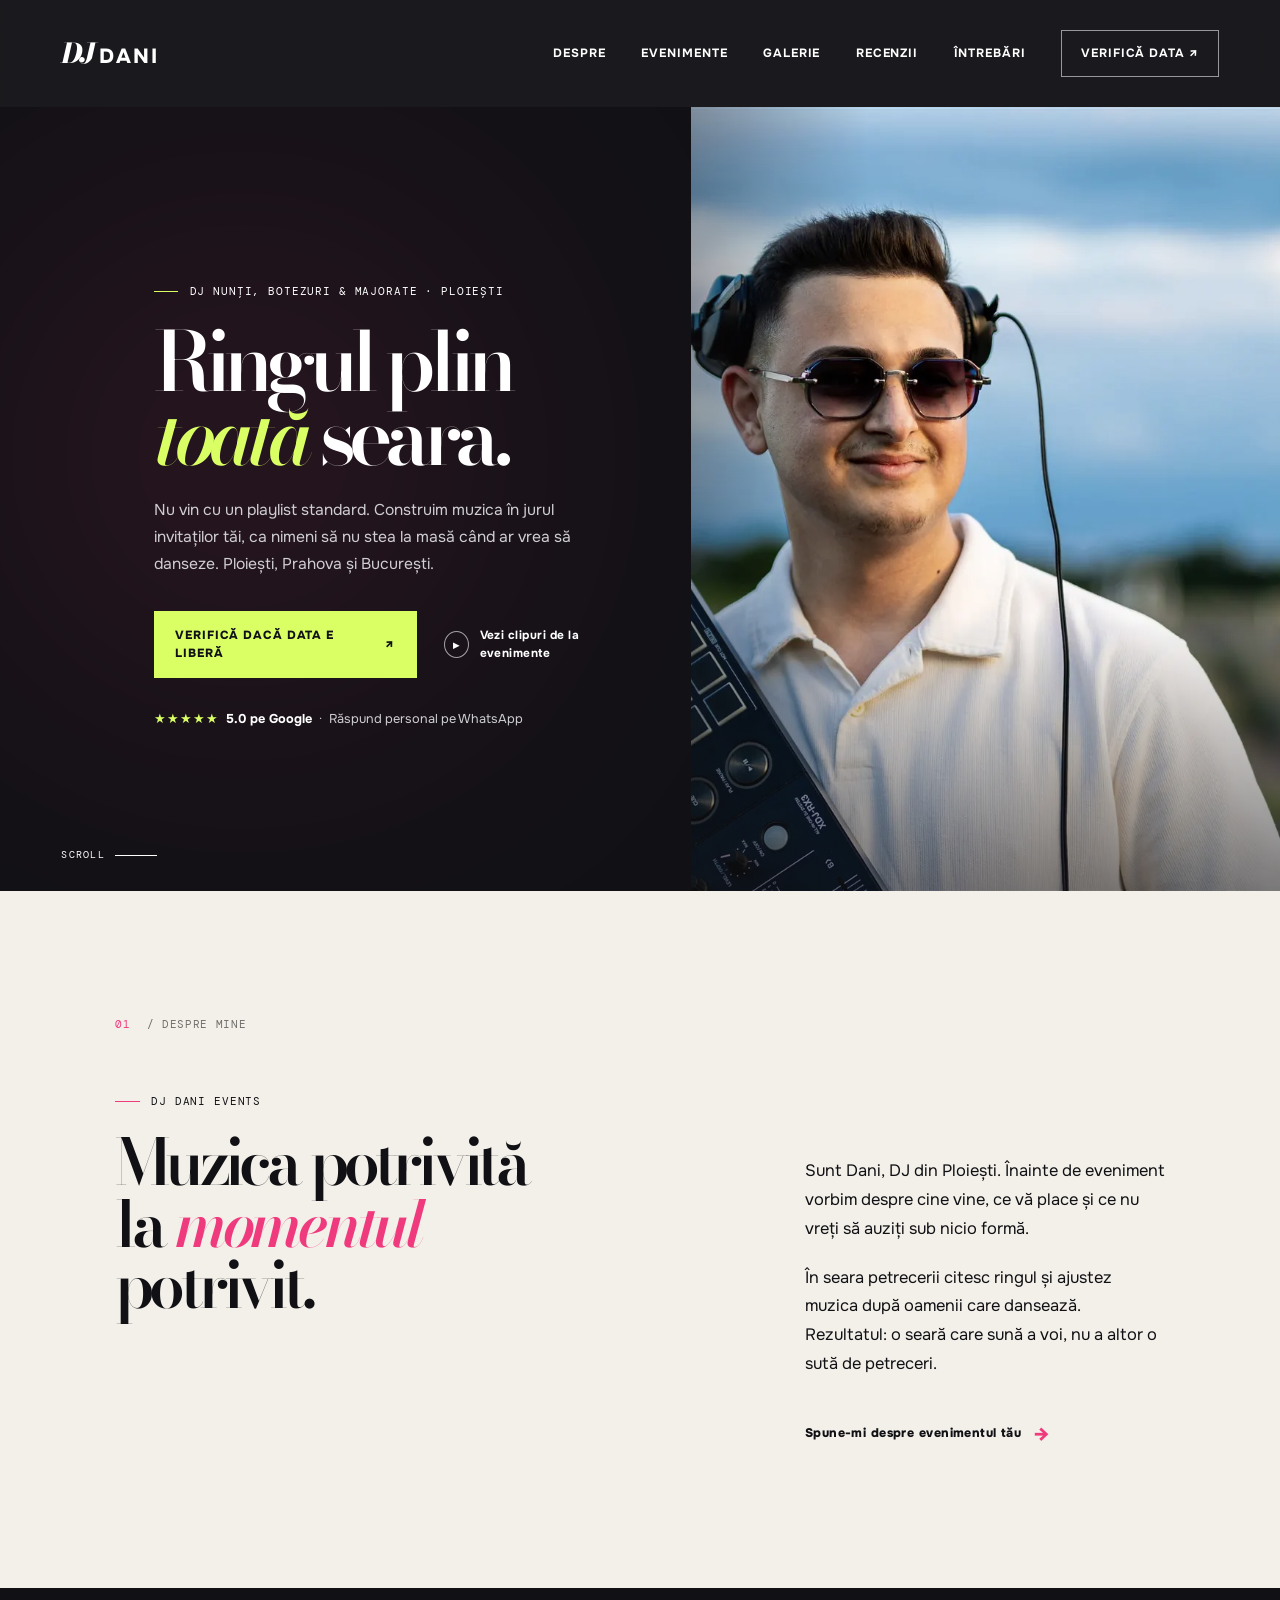
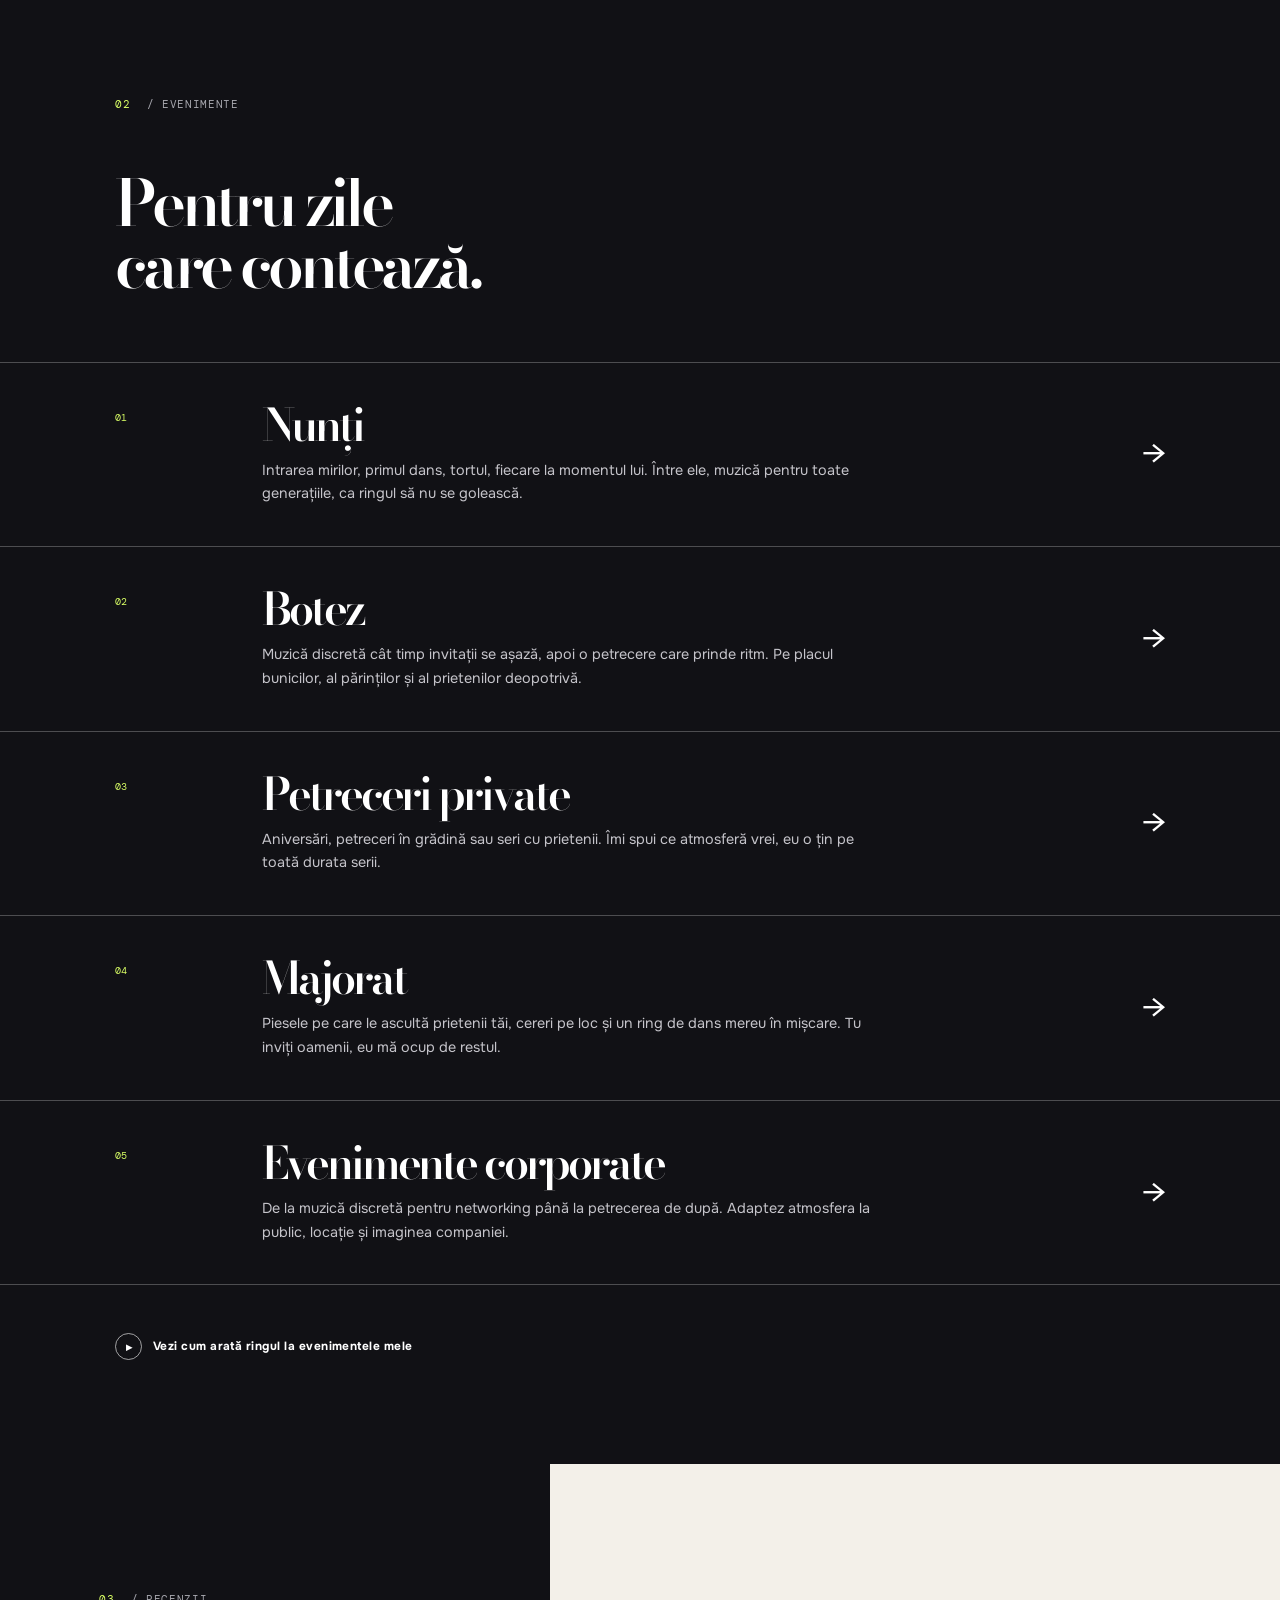
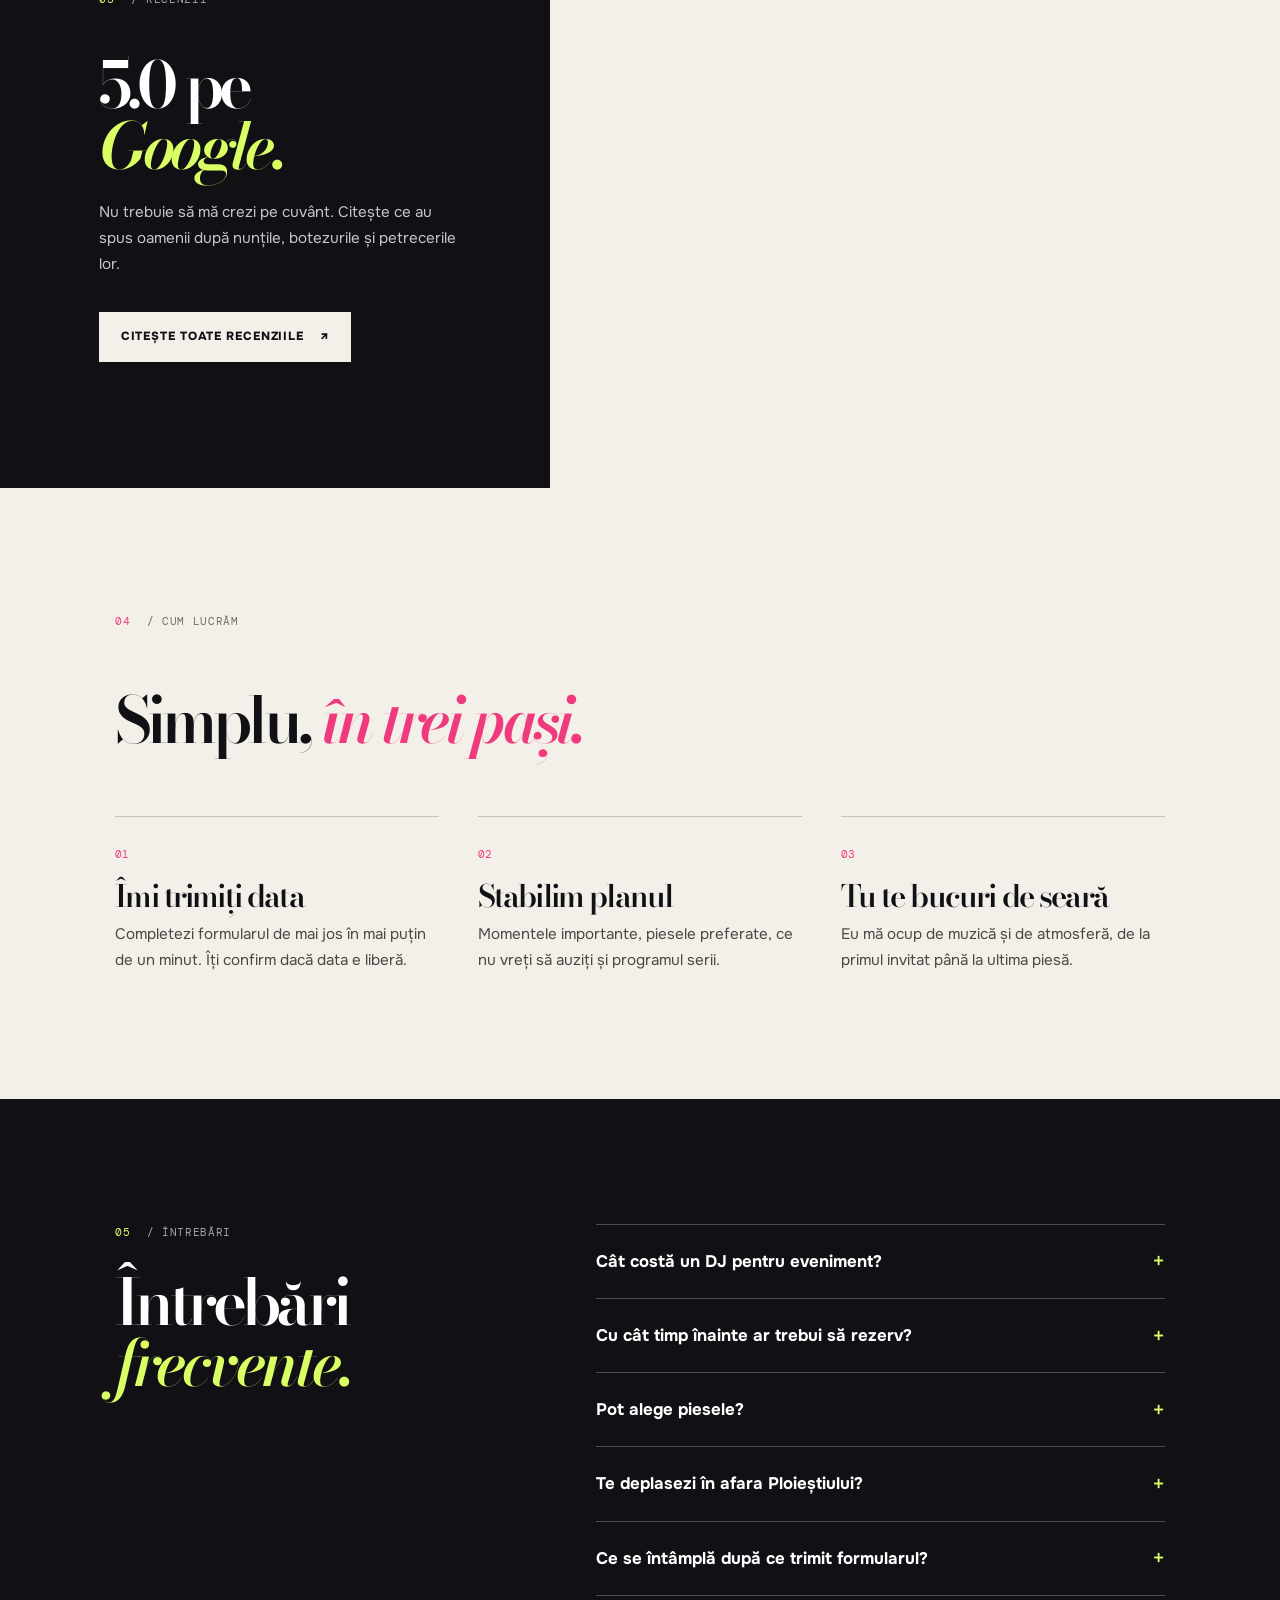
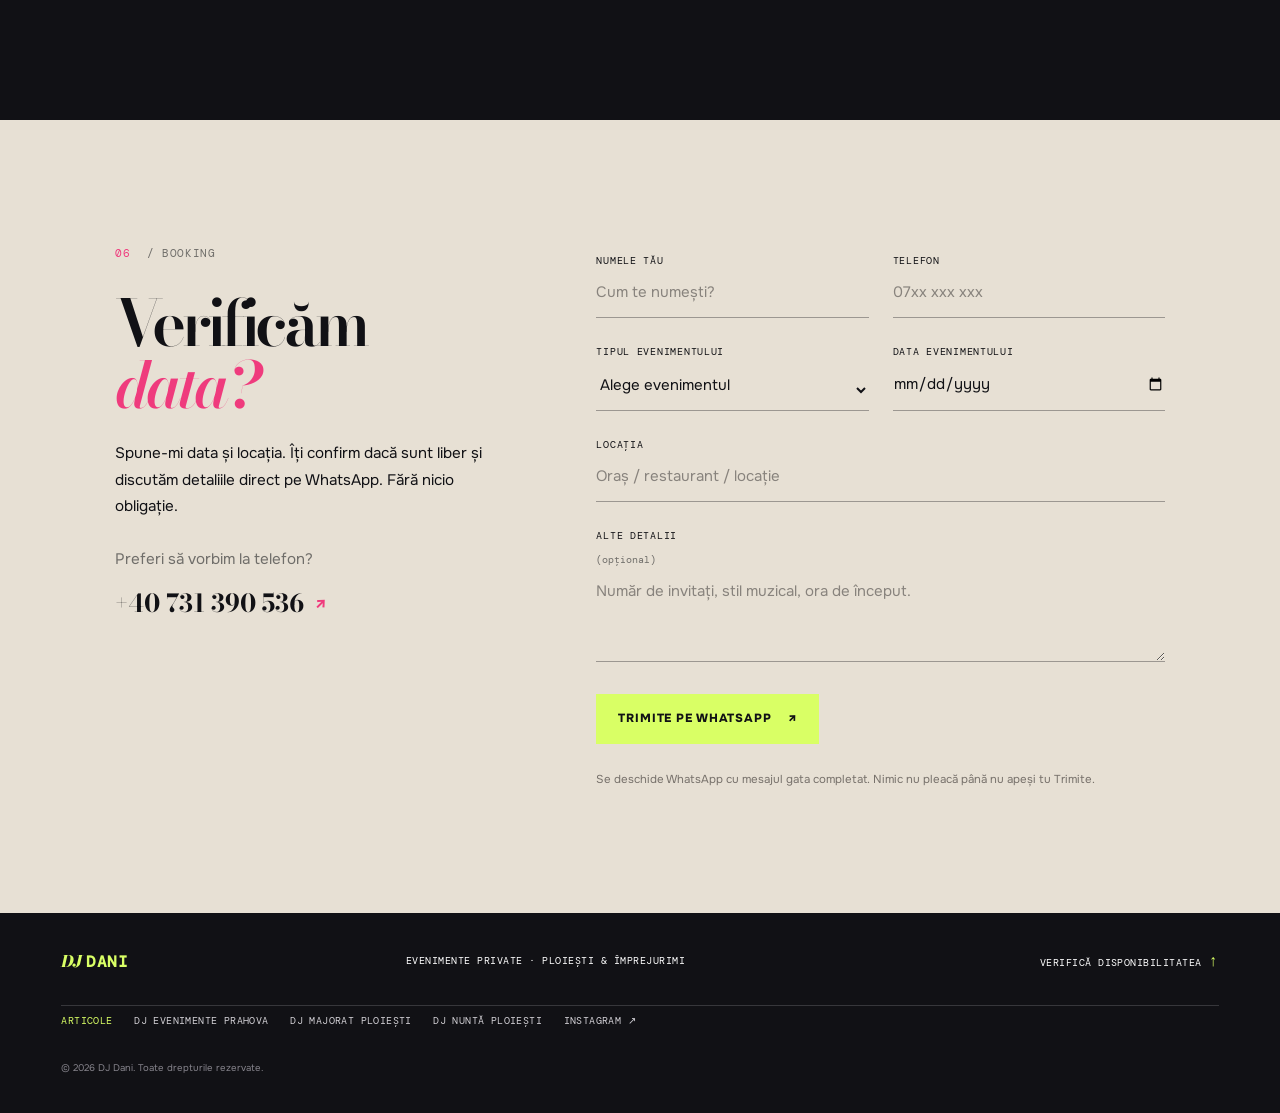
==== commit 03965962: "Improve copy, performance and UX across the site - Rewrite hero, services, reviews and booking copy " ====
--- a/index.html
+++ b/index.html
@@ -4,79 +4,111 @@
   <meta charset="UTF-8" />
   <meta name="viewport" content="width=device-width, initial-scale=1.0" />
   <meta name="theme-color" content="#111115" />
-  <meta name="description" content="DJ Dani Events din Ploiești. DJ pentru nunți, botezuri, majorate, petreceri private și evenimente corporate în Prahova, București și împrejurimi." />
+  <meta name="description" content="DJ pentru nunți, botezuri, majorate și petreceri private în Ploiești, Prahova și București. 5.0★ pe Google. Verifică pe WhatsApp dacă data ta e liberă." />
   <meta name="robots" content="index, follow" />
   <meta property="og:type" content="website" />
-  <meta property="og:title" content="DJ Dani Events | DJ pentru evenimente în Ploiești" />
-  <meta property="og:description" content="DJ pentru nunți, botezuri, majorate, petreceri private și evenimente corporate." />
+  <meta property="og:title" content="DJ Dani Events | Ringul plin toată seara" />
+  <meta property="og:description" content="DJ pentru nunți, botezuri, majorate și petreceri private în Ploiești, Prahova și București. Verifică dacă data ta e liberă." />
+  <meta property="og:image" content="assets/og-image.jpg" />
   <meta property="og:locale" content="ro_RO" />
-  <title>DJ Dani Events Ploiești | Nunți, botezuri, majorate și petreceri</title>
+  <title>DJ Nuntă, Botez și Majorat Ploiești | DJ Dani Events</title>
+  <link rel="icon" href="favicon.svg" type="image/svg+xml" />
   <link rel="preconnect" href="https://fonts.googleapis.com" />
   <link rel="preconnect" href="https://fonts.gstatic.com" crossorigin />
-  <link href="https://fonts.googleapis.com/css2?family=Bodoni+Moda:opsz,wght@6..96,400;6..96,500;6..96,600;6..96,700;6..96,800&family=DM+Mono:wght@400;500&family=Onest:wght@400;500;600;700;800&display=swap" rel="stylesheet" />
+  <link href="https://fonts.googleapis.com/css2?family=Bodoni+Moda:ital,opsz,wght@0,6..96,400..800;1,6..96,400..800&family=DM+Mono&family=Onest:wght@400..800&display=swap" rel="stylesheet" />
   <link rel="stylesheet" href="style.css" />
   <script type="application/ld+json">
-  {"@context":"https://schema.org","@type":"LocalBusiness","name":"DJ Dani Events","description":"DJ pentru nunți, botezuri, majorate, petreceri private și evenimente corporate în Ploiești, Prahova și București.","telephone":"+40731390536","address":{"@type":"PostalAddress","addressLocality":"Ploiești","addressRegion":"Prahova","addressCountry":"RO"},"areaServed":["Ploiești","Prahova","București"],"sameAs":["https://share.google/6orSchTxnuyO5lRxU"]}
+  {"@context":"https://schema.org","@type":"LocalBusiness","name":"DJ Dani Events","description":"DJ pentru nunți, botezuri, majorate, petreceri private și evenimente corporate în Ploiești, Prahova și București.","image":"assets/dj-dani-hero-1600.jpg","telephone":"+40731390536","address":{"@type":"PostalAddress","addressLocality":"Ploiești","addressRegion":"Prahova","addressCountry":"RO"},"areaServed":["Ploiești","Prahova","București"],"sameAs":["https://share.google/6orSchTxnuyO5lRxU","https://www.instagram.com/danieldinca_pfa/"]}
+  </script>
+  <script type="application/ld+json">
+  {"@context":"https://schema.org","@type":"FAQPage","mainEntity":[
+  {"@type":"Question","name":"Cât costă un DJ pentru eveniment?","acceptedAnswer":{"@type":"Answer","text":"Prețul depinde de tipul evenimentului, durată și locație. Îmi trimiți detaliile prin formular și primești o ofertă clară pentru evenimentul tău."}},
+  {"@type":"Question","name":"Cu cât timp înainte ar trebui să rezerv?","acceptedAnswer":{"@type":"Answer","text":"Cât mai devreme. Lucrez un singur eveniment pe seară, iar weekendurile din sezonul de nunți se ocupă primele."}},
+  {"@type":"Question","name":"Pot alege piesele?","acceptedAnswer":{"@type":"Answer","text":"Da. Îmi trimiți piesele preferate și, la fel de important, ce nu vrei să auzi. Invitații pot cere piese și pe parcursul serii."}},
+  {"@type":"Question","name":"Te deplasezi în afara Ploieștiului?","acceptedAnswer":{"@type":"Answer","text":"Da, în tot județul Prahova, în București și în împrejurimi. Scrie-mi locația și îți confirm."}},
+  {"@type":"Question","name":"Ce se întâmplă după ce trimit formularul?","acceptedAnswer":{"@type":"Answer","text":"Se deschide WhatsApp cu mesajul deja completat. Apeși Trimite, iar eu îți răspund direct, fără intermediari."}}
+  ]}
   </script>
 </head>
 <body>
   <header class="site-header" id="top">
     <a class="brand" href="#top" aria-label="DJ Dani, acasă"><span class="brand-dj">DJ</span><span>DANI</span></a>
-    <button class="menu-toggle" type="button" aria-label="Deschide meniul" aria-expanded="false"><span></span><span></span></button>
-    <nav class="main-nav" aria-label="Navigație principală">
-      <a href="#despre">Despre</a><a href="#experiente">Evenimente</a><a href="galerie.html">Galerie</a><a href="#recenzii">Recenzii</a><a class="nav-cta" href="#booking">Verifică data <span aria-hidden="true">↗</span></a>
+    <button class="menu-toggle" type="button" aria-label="Deschide meniul" aria-expanded="false" aria-controls="main-nav"><span></span><span></span></button>
+    <nav class="main-nav" id="main-nav" aria-label="Navigație principală">
+      <a href="#despre">Despre</a><a href="#experiente">Evenimente</a><a href="galerie.html">Galerie</a><a href="#recenzii">Recenzii</a><a href="#intrebari">Întrebări</a><a class="nav-cta" href="#booking">Verifică data <span aria-hidden="true">↗</span></a>
     </nav>
   </header>
 
   <main>
     <section class="hero" aria-labelledby="hero-title">
       <div class="hero-content">
-        <p class="eyebrow"><span></span> DJ PENTRU EVENIMENTE PRIVATE · PLOIEȘTI</p>
-        <h1 id="hero-title">DJ pentru<br>nunta, botezul<br>sau <em>petrecerea</em> ta.</h1>
-        <p class="hero-copy">Nunți, botezuri, majorate și petreceri private în Ploiești, Prahova și București. Trimite data și locația, apoi vorbim.</p>
-        <div class="hero-actions"><a class="button button-primary" href="#booking">Verifică disponibilitatea <span aria-hidden="true">↗</span></a><a class="text-link" href="galerie.html"><span class="play-icon" aria-hidden="true">▶</span> Vezi galeria</a></div>
+        <h1 id="hero-title"><span class="eyebrow"><span></span> DJ nunți, botezuri &amp; majorate · Ploiești</span>Ringul plin<br><em>toată</em> seara.</h1>
+        <p class="hero-copy">Nu vin cu un playlist standard. Construim muzica în jurul invitaților tăi, ca nimeni să nu stea la masă când ar vrea să danseze. Ploiești, Prahova și București.</p>
+        <div class="hero-actions"><a class="button button-primary" href="#booking">Verifică dacă data e liberă <span aria-hidden="true">↗</span></a><a class="text-link" href="galerie.html"><span class="play-icon" aria-hidden="true">▶</span> Vezi clipuri de la evenimente</a></div>
+        <a class="hero-proof" href="#recenzii"><span class="stars" aria-hidden="true">★★★★★</span> <strong>5.0 pe Google</strong> <span class="hero-proof-sep" aria-hidden="true">·</span> Răspund personal pe WhatsApp</a>
       </div>
       <div class="hero-visual">
-        <picture class="hero-photo-wrap"><source media="(max-width: 700px)" srcset="assets/dj-dani-hero-800.jpg"><img src="assets/dj-dani-hero-1600.jpg" alt="DJ Dani cu căștile și controllerul său" width="1600" height="1067" fetchpriority="high" decoding="async"></picture>
+        <picture class="hero-photo-wrap"><source media="(max-width: 700px)" srcset="assets/dj-dani-hero-800.webp" type="image/webp"><source media="(max-width: 700px)" srcset="assets/dj-dani-hero-800.jpg"><source srcset="assets/dj-dani-hero-1600.webp" type="image/webp"><img src="assets/dj-dani-hero-1600.jpg" alt="DJ Dani cu căștile și controllerul său" width="1600" height="1067" fetchpriority="high"></picture>
       </div>
       <a class="scroll-cue" href="#despre"><span>SCROLL</span><i></i></a>
     </section>
 
     <section class="intro section-pad" id="despre" aria-labelledby="intro-title">
       <div class="section-index">01 <span>/ DESPRE MINE</span></div>
-      <div class="intro-grid"><div><p class="eyebrow dark"><span></span> DJ DANI EVENTS</p><h2 id="intro-title">Muzica potrivită <br>la <em>momentul </em><br>potrivit.</h2></div><div class="intro-text"><p>Sunt Dani, DJ din Ploiești. Îmi spui cine vine, ce îți place și ce nu vrei să auzi. De acolo construim seara.</p><p>Stabilim împreună momentele importante, preferințele muzicale și detaliile care contează pentru voi.</p><a class="arrow-link" href="#booking">Trimite detaliile evenimentului <span aria-hidden="true">→</span></a></div></div>
+      <div class="intro-grid"><div><p class="eyebrow dark"><span></span> DJ DANI EVENTS</p><h2 id="intro-title">Muzica potrivită <br>la <em>momentul </em><br>potrivit.</h2></div><div class="intro-text"><p>Sunt Dani, DJ din Ploiești. Înainte de eveniment vorbim despre cine vine, ce vă place și ce nu vreți să auziți sub nicio formă.</p><p>În seara petrecerii citesc ringul și ajustez muzica după oamenii care dansează. Rezultatul: o seară care sună a voi, nu a altor o sută de petreceri.</p><a class="arrow-link" href="#booking">Spune-mi despre evenimentul tău <span aria-hidden="true">→</span></a></div></div>
     </section>
 
     <section class="services" id="experiente" aria-labelledby="services-title">
       <div class="section-pad services-head"><div class="section-index light">02 <span>/ EVENIMENTE</span></div><h2 id="services-title">Pentru zile<br>care contează.</h2></div>
       <div class="service-list">
-        <a class="service-item" href="galerie.html"><span class="service-number">01</span><div><h3>Nunți</h3><p>De la primul dans până la ultimele piese ale serii, muzica se construiește în jurul vostru și al oamenilor cu care alegeți să sărbătoriți.</p></div><span class="service-arrow" aria-hidden="true">↗</span></a>
-        <a class="service-item" href="galerie.html"><span class="service-number">02</span><div><h3>Botez</h3><p>O atmosferă plăcută pentru invitați, muzică pentru toate generațiile și o petrecere care prinde ritm pe măsură ce seara avansează.</p></div><span class="service-arrow" aria-hidden="true">↗</span></a>
-        <a class="service-item" href="galerie.html"><span class="service-number">03</span><div><h3>Petreceri private</h3><p>Aniversări, petreceri în grădină sau seri alături de prieteni. Muzica potrivită, la momentul potrivit.</p></div><span class="service-arrow" aria-hidden="true">↗</span></a>
-        <a class="service-item" href="galerie.html"><span class="service-number">04</span><div><h3>Majorat</h3><p>Piese actuale, piese cerute de invitați și un ring de dans mereu în mișcare. Tu îți inviți prietenii, eu mă ocup de muzică și atmosferă.</p></div><span class="service-arrow" aria-hidden="true">↗</span></a>
-        <a class="service-item" href="galerie.html"><span class="service-number">05</span><div><h3>Evenimente corporate</h3><p>De la muzică discretă pentru socializare până la o petrecere în toată regula. Adaptăm atmosfera evenimentului la public, locație și stilul companiei.</p></div><span class="service-arrow" aria-hidden="true">↗</span></a>
+        <a class="service-item" href="#booking" data-event="Nuntă"><span class="service-number">01</span><div><h3>Nunți</h3><p>Intrarea mirilor, primul dans, tortul, fiecare la momentul lui. Între ele, muzică pentru toate generațiile, ca ringul să nu se golească.</p></div><span class="service-arrow" aria-hidden="true">→</span></a>
+        <a class="service-item" href="#booking" data-event="Botez"><span class="service-number">02</span><div><h3>Botez</h3><p>Muzică discretă cât timp invitații se așază, apoi o petrecere care prinde ritm. Pe placul bunicilor, al părinților și al prietenilor deopotrivă.</p></div><span class="service-arrow" aria-hidden="true">→</span></a>
+        <a class="service-item" href="#booking" data-event="Petrecere privată"><span class="service-number">03</span><div><h3>Petreceri private</h3><p>Aniversări, petreceri în grădină sau seri cu prietenii. Îmi spui ce atmosferă vrei, eu o țin pe toată durata serii.</p></div><span class="service-arrow" aria-hidden="true">→</span></a>
+        <a class="service-item" href="#booking" data-event="Majorat"><span class="service-number">04</span><div><h3>Majorat</h3><p>Piesele pe care le ascultă prietenii tăi, cereri pe loc și un ring de dans mereu în mișcare. Tu inviți oamenii, eu mă ocup de restul.</p></div><span class="service-arrow" aria-hidden="true">→</span></a>
+        <a class="service-item" href="#booking" data-event="Eveniment corporate"><span class="service-number">05</span><div><h3>Evenimente corporate</h3><p>De la muzică discretă pentru networking până la petrecerea de după. Adaptez atmosfera la public, locație și imaginea companiei.</p></div><span class="service-arrow" aria-hidden="true">→</span></a>
       </div>
+      <div class="section-pad services-foot"><a class="text-link" href="galerie.html"><span class="play-icon" aria-hidden="true">▶</span> Vezi cum arată ringul la evenimentele mele</a></div>
     </section>
 
     <section class="reviews" id="recenzii" aria-labelledby="reviews-title">
-      <div class="reviews-copy"><div class="section-index light">03 <span>/ RECENZII</span></div><h2 id="reviews-title">Recenzii<br>de pe <em>Google.</em></h2><p>Vezi ce au spus oamenii după evenimentele lor și deschide profilul complet dacă vrei să citești mai mult.</p><a class="button button-cream" href="https://share.google/6orSchTxnuyO5lRxU" target="_blank" rel="noreferrer">Vezi recenziile <span aria-hidden="true">↗</span></a></div>
+      <div class="reviews-copy"><div class="section-index light">03 <span>/ RECENZII</span></div><h2 id="reviews-title">5.0 pe<br><em>Google.</em></h2><p>Nu trebuie să mă crezi pe cuvânt. Citește ce au spus oamenii după nunțile, botezurile și petrecerile lor.</p><a class="button button-cream" href="https://share.google/6orSchTxnuyO5lRxU" target="_blank" rel="noreferrer">Citește toate recenziile <span aria-hidden="true">↗</span></a></div>
       <div class="reviews-widget" aria-label="Recenzii Google pentru DJ Dani Events">
         <div id="reviews-widget-372"></div>
         <noscript><a href="https://share.google/6orSchTxnuyO5lRxU">Vezi recenziile Google pentru DJ Dani Events</a></noscript>
       </div>
     </section>
 
+    <section class="process section-pad" aria-labelledby="process-title">
+      <div class="section-index">04 <span>/ CUM LUCRĂM</span></div>
+      <h2 id="process-title">Simplu, <em>în trei pași.</em></h2>
+      <ol class="process-list">
+        <li><span class="process-step">01</span><h3>Îmi trimiți data</h3><p>Completezi formularul de mai jos în mai puțin de un minut. Îți confirm dacă data e liberă.</p></li>
+        <li><span class="process-step">02</span><h3>Stabilim planul</h3><p>Momentele importante, piesele preferate, ce nu vreți să auziți și programul serii.</p></li>
+        <li><span class="process-step">03</span><h3>Tu te bucuri de seară</h3><p>Eu mă ocup de muzică și de atmosferă, de la primul invitat până la ultima piesă.</p></li>
+      </ol>
+    </section>
+
+    <section class="faq section-pad" id="intrebari" aria-labelledby="faq-title">
+      <div class="faq-head"><div class="section-index light">05 <span>/ ÎNTREBĂRI</span></div><h2 id="faq-title">Întrebări<br><em>frecvente.</em></h2></div>
+      <div class="faq-list">
+        <details><summary>Cât costă un DJ pentru eveniment?</summary><p>Prețul depinde de tipul evenimentului, durată și locație. Îmi trimiți detaliile prin formular și primești o ofertă clară pentru evenimentul tău.</p></details>
+        <details><summary>Cu cât timp înainte ar trebui să rezerv?</summary><p>Cât mai devreme. Lucrez un singur eveniment pe seară, iar weekendurile din sezonul de nunți se ocupă primele.</p></details>
+        <details><summary>Pot alege piesele?</summary><p>Da. Îmi trimiți piesele preferate și, la fel de important, ce nu vrei să auzi. Invitații pot cere piese și pe parcursul serii.</p></details>
+        <details><summary>Te deplasezi în afara Ploieștiului?</summary><p>Da, în tot județul Prahova, în București și în împrejurimi. Scrie-mi locația și îți confirm.</p></details>
+        <details><summary>Ce se întâmplă după ce trimit formularul?</summary><p>Se deschide WhatsApp cu mesajul deja completat. Apeși Trimite, iar eu îți răspund direct, fără intermediari.</p></details>
+      </div>
+    </section>
+
     <section class="booking section-pad" id="booking" aria-labelledby="booking-title">
-      <div class="booking-intro"><div class="section-index">04 <span>/ BOOKING</span></div><h2 id="booking-title">Verificăm<br><em>data?</em></h2><p>Lasă-mi detaliile de bază. Se deschide WhatsApp cu mesajul completat, iar de acolo discutăm direct.</p><a class="phone-link" href="tel:+40731390536">+40 731 390 536 <span>↗</span></a></div>
-      <form class="booking-form" id="booking-form"><div class="form-row"><label>Numele tău <input type="text" name="name" placeholder="Cum te numești?" required autocomplete="name"></label><label>Telefon <input type="tel" name="phone" placeholder="07xx xxx xxx" required autocomplete="tel"></label></div><div class="form-row"><label>Tipul evenimentului <select name="event" required><option value="" selected disabled>Alege evenimentul</option><option>Nuntă</option><option>Botez</option><option>Petrecere privată</option><option>Majorat</option><option>Eveniment corporate</option><option>Alt eveniment</option></select></label><label>Data evenimentului <input type="date" name="date" required></label></div><label>Locația <input type="text" name="location" placeholder="Oraș / locație" required></label><label>Alte detalii <textarea name="message" rows="3" placeholder="Număr de invitați, stil muzical sau orice altceva important."></textarea></label><button class="button button-primary submit-button" type="submit">Deschide WhatsApp <span aria-hidden="true">↗</span></button><p class="form-note">Mesajul se deschide în WhatsApp înainte de a fi trimis.</p></form>
+      <div class="booking-intro"><div class="section-index">06 <span>/ BOOKING</span></div><h2 id="booking-title">Verificăm<br><em>data?</em></h2><p>Spune-mi data și locația. Îți confirm dacă sunt liber și discutăm detaliile direct pe WhatsApp. Fără nicio obligație.</p><p class="booking-alt">Preferi să vorbim la telefon?</p><a class="phone-link" href="tel:+40731390536">+40 731 390 536 <span aria-hidden="true">↗</span></a></div>
+      <form class="booking-form" id="booking-form" novalidate><div class="form-row"><label>Numele tău <input type="text" name="name" placeholder="Cum te numești?" required autocomplete="name"></label><label>Telefon <input type="tel" name="phone" placeholder="07xx xxx xxx" required autocomplete="tel" inputmode="tel" pattern="[0-9+ ()\-]{9,}"></label></div><div class="form-row"><label>Tipul evenimentului <select name="event" required><option value="" selected disabled>Alege evenimentul</option><option>Nuntă</option><option>Botez</option><option>Petrecere privată</option><option>Majorat</option><option>Eveniment corporate</option><option>Alt eveniment</option></select></label><label>Data evenimentului <input type="date" name="date" required></label></div><label>Locația <input type="text" name="location" placeholder="Oraș / restaurant / locație" required autocomplete="address-level2"></label><label>Alte detalii <span class="optional">(opțional)</span> <textarea name="message" rows="3" placeholder="Număr de invitați, stil muzical, ora de început."></textarea></label><button class="button button-primary submit-button" type="submit">Trimite pe WhatsApp <span aria-hidden="true">↗</span></button><p class="form-note">Se deschide WhatsApp cu mesajul gata completat. Nimic nu pleacă până nu apeși tu Trimite.</p><p class="form-status" role="status" aria-live="polite" hidden></p></form>
     </section>
   </main>
-  <footer class="site-footer"><a class="brand footer-brand" href="#top"><span class="brand-dj">DJ</span><span>DANI</span></a><p>Evenimente private · Ploiești & împrejurimi</p><a href="#booking">Verifică disponibilitatea <span>↑</span></a><nav class="footer-articles" aria-label="Articole"><span>Articole</span><a href="blog/dj-evenimente-prahova.html">DJ evenimente Prahova</a><a href="blog/dj-majorat-ploiesti.html">DJ majorat Ploiești</a><a href="blog/dj-nunta-ploiesti.html">DJ nuntă Ploiești</a></nav><small>© <span id="year"></span> DJ Dani. Toate drepturile rezervate.</small></footer>
+  <footer class="site-footer"><a class="brand footer-brand" href="#top"><span class="brand-dj">DJ</span><span>DANI</span></a><p>Evenimente private · Ploiești & împrejurimi</p><a href="#booking">Verifică disponibilitatea <span>↑</span></a><nav class="footer-articles" aria-label="Articole"><span>Articole</span><a href="blog/dj-evenimente-prahova.html">DJ evenimente Prahova</a><a href="blog/dj-majorat-ploiesti.html">DJ majorat Ploiești</a><a href="blog/dj-nunta-ploiesti.html">DJ nuntă Ploiești</a><a href="https://www.instagram.com/danieldinca_pfa/" target="_blank" rel="noreferrer">Instagram ↗</a></nav><small>© <span id="year"></span> DJ Dani. Toate drepturile rezervate.</small></footer>
   <div class="mobile-sticky-cta" aria-label="Contact rapid">
     <a class="mobile-whatsapp" href="https://wa.me/40731390536" target="_blank" rel="noreferrer">WhatsApp</a>
     <a class="mobile-call" href="tel:+40731390536">Sună acum</a>
   </div>
-  <script src="https://starwall.io/embed/hH5RHPOK4oReMRum3GStqKy2oVnr63FK/widget.js" async></script>
-  <script src="script.js"></script>
+  <script src="script.js" defer></script>
 </body>
 </html>
--- a/style.css
+++ b/style.css
@@ -1,7 +1,6 @@
-@import url('https://fonts.googleapis.com/css2?family=Bodoni+Moda:opsz,wght@6..96,400;6..96,500;6..96,600;6..96,700;6..96,800&family=DM+Mono:wght@400;500&family=Onest:wght@400;500;600;700;800&display=swap');
-:root{--ink:#111115;--paper:#f3f0e9;--paper-dark:#e7e0d4;--pink:#ef3b7d;--lime:#d9ff65;--muted:#706e6a;--display:"Bodoni Moda",Georgia,serif;--sans:"Onest",Arial,sans-serif;--mono:"DM Mono",monospace}*{box-sizing:border-box}html{scroll-behavior:smooth}body{margin:0;background:var(--paper);color:var(--ink);font-family:var(--sans);font-size:16px;line-height:1.5}a{color:inherit;text-decoration:none}button,input,textarea,select{font:inherit}h1,h2,h3,p{margin-top:0}.site-header{position:absolute;z-index:20;top:0;left:0;width:100%;padding:1.85rem 4.8vw;display:flex;align-items:center;justify-content:space-between;color:#fff}.brand{display:flex;align-items:baseline;font-size:1.28rem;line-height:1;font-weight:800;letter-spacing:.12em}.brand-dj{margin-right:.38rem;font-family:var(--display);font-size:1.7rem;font-style:italic;letter-spacing:-.1em}.main-nav{display:flex;align-items:center;gap:2.2rem;font-size:.75rem;font-weight:700;letter-spacing:.08em;text-transform:uppercase}.main-nav>a:not(.nav-cta){position:relative}.main-nav>a:not(.nav-cta):after{position:absolute;bottom:-.4rem;left:0;width:0;height:1px;background:currentColor;content:"";transition:width .25s}.main-nav>a:not(.nav-cta):hover:after{width:100%}.nav-cta{padding:.85rem 1.15rem;border:1px solid rgba(255,255,255,.55);transition:all .25s}.nav-cta:hover{background:#fff;color:var(--ink)}.menu-toggle{display:none}.hero{position:relative;display:grid;grid-template-columns:54% 46%;min-height:49rem;overflow:hidden;background:var(--ink);color:#fff}.hero:before{position:absolute;z-index:1;top:20%;left:4%;width:24rem;height:24rem;border-radius:50%;background:var(--pink);content:"";filter:blur(160px);opacity:.23}.hero-content{z-index:2;align-self:center;padding:8.2rem 4vw 3rem 12vw}.eyebrow{display:flex;align-items:center;gap:.7rem;margin:0 0 1.45rem;font-family:var(--mono);font-size:.67rem;letter-spacing:.08em}.eyebrow span{width:1.55rem;height:1px;background:var(--lime)}.eyebrow.dark span{background:var(--pink)}.hero h1{margin-bottom:1.55rem;font-family:var(--display);font-size:clamp(3.6rem,6.4vw,6.8rem);font-weight:600;letter-spacing:-.085em;line-height:.9}.hero h1 em,h2 em{color:var(--lime);font-style:italic}.hero-copy{max-width:28rem;margin-bottom:2.1rem;color:#cfced3;font-size:.98rem;line-height:1.7}.hero-actions{display:flex;align-items:center;gap:1.7rem}.button{display:inline-flex;align-items:center;justify-content:center;gap:1rem;border:0;padding:1rem 1.35rem;font-size:.74rem;font-weight:800;letter-spacing:.075em;text-transform:uppercase;cursor:pointer;transition:transform .25s,background .25s,color .25s}.button:hover{transform:translateY(-3px)}.button-primary{background:var(--lime);color:var(--ink)}.button-primary:hover{background:#fff}.text-link{display:flex;align-items:center;gap:.65rem;font-size:.74rem;font-weight:700;letter-spacing:.04em}.play-icon{display:grid;place-items:center;width:1.7rem;height:1.7rem;border:1px solid rgba(255,255,255,.6);border-radius:50%;font-size:.5rem}.hero-visual{position:relative;min-height:100%;background:#383c40}.hero-photo-wrap{position:absolute;inset:0;display:block}.hero-photo-wrap:after{position:absolute;inset:0;background:linear-gradient(90deg,rgba(17,17,21,.35),transparent 30%),linear-gradient(0deg,rgba(17,17,21,.55),transparent 35%);content:""}.hero-photo-wrap img{width:100%;height:100%;object-fit:cover;object-position:58% center;filter:saturate(.88)}.record-mark{position:absolute;z-index:3;right:10%;bottom:10%;display:grid;place-items:center;width:9.4rem;height:9.4rem;border:1px solid rgba(255,255,255,.65);border-radius:50%;background:rgba(17,17,21,.24)}.record-mark svg{position:absolute;width:100%;height:100%;overflow:visible;animation:spin 18s linear infinite}.record-mark text{fill:#fff;font-family:var(--mono);font-size:10px;letter-spacing:1px}.record-mark i{width:1.1rem;height:1.1rem;border:3px solid var(--lime);border-radius:50%;background:var(--ink)}.scroll-cue{position:absolute;z-index:4;bottom:1.8rem;left:4.8vw;display:flex;align-items:center;gap:.65rem;font-family:var(--mono);font-size:.6rem;letter-spacing:.13em}.scroll-cue i{width:2.6rem;height:1px;background:#fff}.section-pad{padding-right:9vw;padding-left:9vw}.intro{padding-top:7.8rem;padding-bottom:8.5rem}.section-index{margin-bottom:3.8rem;font-family:var(--mono);font-size:.67rem;letter-spacing:.06em;color:var(--pink)}.section-index span{margin-left:.55rem;color:var(--muted)}.section-index.light{color:var(--lime)}.section-index.light span{color:#a5a5ac}.intro-grid{display:grid;grid-template-columns:1.25fr .75fr;gap:7vw}.intro h2,.services h2,.moments h2,.reviews h2,.booking h2{font-family:var(--display);font-size:clamp(2.8rem,5vw,5.15rem);font-weight:600;letter-spacing:-.075em;line-height:.96}.intro h2 em,.moments h2 em,.booking h2 em{color:var(--pink)}.intro-text{padding-top:4rem;font-size:1.03rem;line-height:1.75}.intro-text p{margin-bottom:1.25rem}.arrow-link{display:inline-flex;align-items:center;gap:.8rem;margin-top:1.1rem;font-size:.78rem;font-weight:800;letter-spacing:.035em}.arrow-link span{color:var(--pink);font-size:1.25rem}.services{background:var(--ink);color:#fff;padding-bottom:6.5rem}.services-head{padding-top:6.8rem}.services h2{margin-bottom:4.1rem}.services h2 em{color:var(--lime)}.service-list{border-top:1px solid rgba(255,255,255,.25)}.service-item{display:grid;grid-template-columns:9vw 1fr auto;gap:2rem;align-items:center;padding:2.5rem 9vw;border-bottom:1px solid rgba(255,255,255,.25);transition:background .3s,color .3s}.service-item:hover{background:var(--lime);color:var(--ink)}.service-number{align-self:start;padding-top:.45rem;font-family:var(--mono);font-size:.65rem;color:var(--lime)}.service-item:hover .service-number{color:var(--pink)}.service-item h3{margin:0 0 .7rem;font-family:var(--display);font-size:clamp(2.1rem,3.5vw,3.5rem);font-weight:600;letter-spacing:-.07em;line-height:1}.service-item p{max-width:38rem;margin:0;color:#c5c4ca;font-size:.9rem;line-height:1.65}.service-item:hover p{color:#3b3a40}.service-arrow{font-size:2rem}.moments{padding-top:7.8rem;padding-bottom:8rem}.moments-head{display:flex;align-items:end;justify-content:space-between;gap:4rem;margin-bottom:3.7rem}.moments-head .section-index{margin-bottom:1.8rem}.moments-head h2{margin:0}.moments-head>p{max-width:19rem;margin:0 0 .5rem;font-size:.92rem;line-height:1.7}.video-grid{display:grid;grid-template-columns:1.25fr .85fr .85fr;grid-template-rows:17rem 17rem;gap:1rem}.video-card{position:relative;min-height:0;overflow:hidden;background:#29292e}.video-card:first-child{grid-row:span 2}.video-card-accent{grid-column:span 2}.video-card:after{position:absolute;inset:0;background:linear-gradient(0deg,rgba(0,0,0,.52),transparent 45%);content:"";pointer-events:none}.video-card video{width:100%;height:100%;object-fit:cover;opacity:0;transition:opacity .35s,transform .7s}.video-card video.ready{opacity:1}.video-card:hover video{transform:scale(1.035)}.video-label{position:absolute;z-index:1;right:1rem;bottom:.9rem;left:1rem;display:flex;align-items:center;justify-content:space-between;color:#fff;font-family:var(--mono);font-size:.59rem;letter-spacing:.08em}.sound-toggle{border:1px solid rgba(255,255,255,.65);background:rgba(17,17,21,.35);padding:.35rem .5rem;color:#fff;font-family:var(--mono);font-size:.55rem;letter-spacing:.04em;text-transform:uppercase;cursor:pointer}.reviews{display:grid;grid-template-columns:43% 57%;min-height:39rem;background:var(--ink);color:#fff}.reviews-copy{align-self:center;padding:5rem 15% 5rem 18%}.reviews-copy .section-index{margin-bottom:3rem}.reviews h2{margin-bottom:1.4rem}.reviews h2 em{color:var(--lime)}.reviews-copy>p{max-width:27rem;color:#c7c5ca;font-size:.95rem;line-height:1.7}.button-cream{margin-top:1.2rem;background:var(--paper);color:var(--ink)}.button-cream:hover{background:var(--lime)}.reviews-widget{display:flex;align-items:center;min-width:0;padding:2.25rem;background:var(--paper)}.reviews-widget>div{width:100%}.booking{display:grid;grid-template-columns:.8fr 1.2fr;gap:8vw;padding-top:7.8rem;padding-bottom:7.8rem;background:var(--paper-dark)}.booking .section-index{margin-bottom:2rem}.booking h2{margin-bottom:1.5rem}.booking-intro>p{max-width:23rem;font-size:.95rem;line-height:1.75}.phone-link{display:inline-flex;align-items:center;gap:.7rem;margin-top:.8rem;font-family:var(--display);font-size:1.55rem;font-weight:700}.phone-link span{color:var(--pink);font-family:var(--sans);font-size:1rem}.booking-form{display:grid;gap:1.65rem;padding-top:.5rem}.form-row{display:grid;grid-template-columns:1fr 1fr;gap:1.5rem}.booking-form label{display:grid;gap:.55rem;font-family:var(--mono);font-size:.64rem;letter-spacing:.07em;text-transform:uppercase}.booking-form input,.booking-form select,.booking-form textarea{width:100%;border:0;border-bottom:1px solid rgba(17,17,21,.35);outline:0;background:transparent;padding:.25rem 0 .8rem;color:var(--ink);font-family:var(--sans);font-size:.94rem;letter-spacing:0;text-transform:none}.booking-form textarea{resize:vertical}.booking-form input:focus,.booking-form select:focus,.booking-form textarea:focus{border-color:var(--pink)}.booking-form input::placeholder,.booking-form textarea::placeholder{color:#88837d}.booking-form select{cursor:pointer}.submit-button{justify-self:start;margin-top:.4rem}.form-note{margin:0;color:#77716b;font-size:.72rem}.site-footer{display:grid;grid-template-columns:1fr 1.5fr 1fr;align-items:center;gap:2rem;padding:2.3rem 4.8vw;background:var(--ink);color:#fff}.footer-brand{font-size:1rem}.site-footer p,.site-footer>a{margin:0;font-family:var(--mono);font-size:.62rem;letter-spacing:.05em;text-transform:uppercase}.site-footer>a{text-align:right}.site-footer>a span{color:var(--lime);font-size:1rem}.site-footer small{grid-column:1/-1;color:#85838b;font-size:.6rem}.mobile-sticky-cta{display:none}@keyframes spin{to{transform:rotate(360deg)}}@media(max-width:850px){.site-header{padding:1.3rem 6vw}.main-nav{gap:1.1rem}.main-nav>a:not(.nav-cta){display:none}.hero{grid-template-columns:1fr;min-height:50rem}.hero-content{align-self:start;padding:9.6rem 8vw 3rem}.hero-visual{position:absolute;z-index:0;inset:0;opacity:.48}.hero-photo-wrap:after{background:linear-gradient(90deg,rgba(17,17,21,.9),rgba(17,17,21,.45)),linear-gradient(0deg,rgba(17,17,21,.6),transparent)}.hero h1{font-size:clamp(4rem,11vw,6.5rem)}.hero-copy{max-width:24rem}.record-mark{right:8%;bottom:7rem}.scroll-cue{left:8vw}.section-pad{padding-right:8vw;padding-left:8vw}.intro-grid,.booking{gap:5vw}.video-grid{grid-template-columns:1fr 1fr}.video-card:first-child{grid-row:span 1;grid-column:span 2}.video-card-accent{grid-column:span 1}.reviews-copy{padding-right:10%;padding-left:12%}.site-footer{grid-template-columns:1fr 1fr}.site-footer p{display:none}.site-footer>a{grid-column:2}.site-footer small{grid-column:1/-1}}@media(max-width:600px){body{padding-bottom:4.6rem}.site-header{position:absolute}.menu-toggle{display:grid;gap:.35rem;width:2.3rem;padding:.5rem 0;border:0;background:transparent;color:#fff;cursor:pointer}.menu-toggle span{display:block;width:100%;height:1px;background:currentColor}.main-nav{position:absolute;top:100%;right:6vw;display:none;flex-direction:column;align-items:stretch;gap:0;min-width:13.5rem;background:var(--ink);padding:.8rem}.main-nav.open{display:flex}.main-nav>a:not(.nav-cta){display:block;padding:.85rem}.nav-cta{margin-top:.5rem;text-align:center}.hero{min-height:44rem}.hero-content{padding-top:8.5rem}.hero h1{font-size:clamp(3.2rem,14.8vw,4.5rem)}.hero-actions{align-items:flex-start;flex-direction:column;gap:1.15rem}.record-mark{width:7.3rem;height:7.3rem;right:7%;bottom:5rem}.scroll-cue{left:6vw}.section-pad{padding-right:6vw;padding-left:6vw}.intro,.moments,.booking{padding-top:5rem;padding-bottom:5rem}.section-index{margin-bottom:2.5rem}.intro-grid{display:block}.intro h2,.services h2,.moments h2,.reviews h2,.booking h2{font-size:clamp(2.7rem,12vw,4rem)}.intro-text{padding-top:1.5rem}.services-head{padding-top:5rem}.service-item{grid-template-columns:2rem 1fr auto;gap:1rem;padding:1.8rem 6vw}.service-item h3{font-size:2.25rem}.service-item p{font-size:.82rem}.service-arrow{font-size:1.4rem}.moments-head{display:block;margin-bottom:2rem}.moments-head>p{margin-top:1.6rem}.video-grid{grid-template-columns:1fr 1fr;grid-template-rows:13rem 13rem 13rem;gap:.65rem}.video-card:first-child{grid-column:span 2}.video-card-accent{grid-column:span 1}.video-label{right:.65rem;bottom:.65rem;left:.65rem}.reviews{grid-template-columns:1fr}.reviews-copy{padding:4rem 6vw}.reviews-widget{min-height:0;padding:1rem}.booking{grid-template-columns:1fr}.form-row{grid-template-columns:1fr;gap:1.65rem}.booking-form{gap:1.5rem}.site-footer{padding:2.2rem 6vw;grid-template-columns:1fr}.site-footer>a{grid-column:1;text-align:left}.site-footer small{grid-column:1}.mobile-sticky-cta{position:fixed;z-index:30;right:0;bottom:0;left:0;display:flex;align-items:center;justify-content:space-between;gap:1rem;background:var(--lime);padding:.72rem 6vw;color:var(--ink);box-shadow:0 -4px 16px rgba(0,0,0,.14)}.mobile-sticky-cta span{font-family:var(--mono);font-size:.55rem;letter-spacing:.03em;text-transform:uppercase}.mobile-sticky-cta strong{font-size:.68rem;letter-spacing:.02em;text-align:right}.mobile-sticky-cta b{margin-left:.3rem;font-size:1.1rem}.mobile-sticky-cta:active{background:#fff}}
+:root{--ink:#111115;--paper:#f3f0e9;--paper-dark:#e7e0d4;--pink:#ef3b7d;--lime:#d9ff65;--muted:#706e6a;--display:"Bodoni Moda",Georgia,serif;--sans:"Onest",Arial,sans-serif;--mono:"DM Mono",monospace}*{box-sizing:border-box}html{scroll-behavior:smooth}body{margin:0;background:var(--paper);color:var(--ink);font-family:var(--sans);font-size:16px;line-height:1.5}a{color:inherit;text-decoration:none}button,input,textarea,select{font:inherit}h1,h2,h3,p{margin-top:0}.site-header{position:absolute;z-index:20;top:0;left:0;width:100%;padding:1.85rem 4.8vw;display:flex;align-items:center;justify-content:space-between;color:#fff}.brand{display:flex;align-items:baseline;font-size:1.28rem;line-height:1;font-weight:800;letter-spacing:.12em}.brand-dj{margin-right:.38rem;font-family:var(--display);font-size:1.7rem;font-style:italic;letter-spacing:-.1em}.main-nav{display:flex;align-items:center;gap:2.2rem;font-size:.75rem;font-weight:700;letter-spacing:.08em;text-transform:uppercase}.main-nav>a:not(.nav-cta){position:relative}.main-nav>a:not(.nav-cta):after{position:absolute;bottom:-.4rem;left:0;width:0;height:1px;background:currentColor;content:"";transition:width .25s}.main-nav>a:not(.nav-cta):hover:after{width:100%}.nav-cta{padding:.85rem 1.15rem;border:1px solid rgba(255,255,255,.55);transition:all .25s}.nav-cta:hover{background:#fff;color:var(--ink)}.menu-toggle{display:none}.hero{position:relative;display:grid;grid-template-columns:54% 46%;min-height:49rem;overflow:hidden;background:var(--ink);color:#fff}.hero:before{position:absolute;z-index:1;top:20%;left:4%;width:24rem;height:24rem;border-radius:50%;background:var(--pink);content:"";filter:blur(160px);opacity:.23}.hero-content{z-index:2;align-self:center;padding:8.2rem 4vw 3rem 12vw}.eyebrow{display:flex;align-items:center;gap:.7rem;margin:0 0 1.45rem;font-family:var(--mono);font-size:.67rem;letter-spacing:.08em}.eyebrow span{width:1.55rem;height:1px;background:var(--lime)}.eyebrow.dark span{background:var(--pink)}.hero h1{margin-bottom:1.55rem;font-family:var(--display);font-size:clamp(3.6rem,6.4vw,6.8rem);font-weight:600;letter-spacing:-.085em;line-height:.9}.hero h1 em,h2 em{color:var(--lime);font-style:italic}.hero-copy{max-width:28rem;margin-bottom:2.1rem;color:#cfced3;font-size:.98rem;line-height:1.7}.hero-actions{display:flex;align-items:center;gap:1.7rem}.button{display:inline-flex;align-items:center;justify-content:center;gap:1rem;border:0;padding:1rem 1.35rem;font-size:.74rem;font-weight:800;letter-spacing:.075em;text-transform:uppercase;cursor:pointer;transition:transform .25s,background .25s,color .25s}.button:hover{transform:translateY(-3px)}.button-primary{background:var(--lime);color:var(--ink)}.button-primary:hover{background:#fff}.text-link{display:flex;align-items:center;gap:.65rem;font-size:.74rem;font-weight:700;letter-spacing:.04em}.play-icon{display:grid;place-items:center;width:1.7rem;height:1.7rem;border:1px solid rgba(255,255,255,.6);border-radius:50%;font-size:.5rem}.hero-visual{position:relative;min-height:100%;background:#383c40}.hero-photo-wrap{position:absolute;inset:0;display:block}.hero-photo-wrap:after{position:absolute;inset:0;background:linear-gradient(90deg,rgba(17,17,21,.35),transparent 30%),linear-gradient(0deg,rgba(17,17,21,.55),transparent 35%);content:""}.hero-photo-wrap img{width:100%;height:100%;object-fit:cover;object-position:58% center;filter:saturate(.88)}.scroll-cue{position:absolute;z-index:4;bottom:1.8rem;left:4.8vw;display:flex;align-items:center;gap:.65rem;font-family:var(--mono);font-size:.6rem;letter-spacing:.13em}.scroll-cue i{width:2.6rem;height:1px;background:#fff}.section-pad{padding-right:9vw;padding-left:9vw}.intro{padding-top:7.8rem;padding-bottom:8.5rem}.section-index{margin-bottom:3.8rem;font-family:var(--mono);font-size:.67rem;letter-spacing:.06em;color:var(--pink)}.section-index span{margin-left:.55rem;color:var(--muted)}.section-index.light{color:var(--lime)}.section-index.light span{color:#a5a5ac}.intro-grid{display:grid;grid-template-columns:1.25fr .75fr;gap:7vw}.intro h2,.services h2,.reviews h2,.booking h2{font-family:var(--display);font-size:clamp(2.8rem,5vw,5.15rem);font-weight:600;letter-spacing:-.075em;line-height:.96}.intro h2 em,.booking h2 em{color:var(--pink)}.intro-text{padding-top:4rem;font-size:1.03rem;line-height:1.75}.intro-text p{margin-bottom:1.25rem}.arrow-link{display:inline-flex;align-items:center;gap:.8rem;margin-top:1.1rem;font-size:.78rem;font-weight:800;letter-spacing:.035em}.arrow-link span{color:var(--pink);font-size:1.25rem}.services{background:var(--ink);color:#fff;padding-bottom:6.5rem}.services-head{padding-top:6.8rem}.services h2{margin-bottom:4.1rem}.services h2 em{color:var(--lime)}.service-list{border-top:1px solid rgba(255,255,255,.25)}.service-item{display:grid;grid-template-columns:9vw 1fr auto;gap:2rem;align-items:center;padding:2.5rem 9vw;border-bottom:1px solid rgba(255,255,255,.25);transition:background .3s,color .3s}.service-item:hover{background:var(--lime);color:var(--ink)}.service-number{align-self:start;padding-top:.45rem;font-family:var(--mono);font-size:.65rem;color:var(--lime)}.service-item:hover .service-number{color:var(--pink)}.service-item h3{margin:0 0 .7rem;font-family:var(--display);font-size:clamp(2.1rem,3.5vw,3.5rem);font-weight:600;letter-spacing:-.07em;line-height:1}.service-item p{max-width:38rem;margin:0;color:#c5c4ca;font-size:.9rem;line-height:1.65}.service-item:hover p{color:#3b3a40}.service-arrow{font-size:2rem}.reviews{display:grid;grid-template-columns:43% 57%;min-height:39rem;background:var(--ink);color:#fff}.reviews-copy{align-self:center;padding:5rem 15% 5rem 18%}.reviews-copy .section-index{margin-bottom:3rem}.reviews h2{margin-bottom:1.4rem}.reviews h2 em{color:var(--lime)}.reviews-copy>p{max-width:27rem;color:#c7c5ca;font-size:.95rem;line-height:1.7}.button-cream{margin-top:1.2rem;background:var(--paper);color:var(--ink)}.button-cream:hover{background:var(--lime)}.reviews-widget{display:flex;align-items:center;min-width:0;padding:2.25rem;background:var(--paper)}.reviews-widget>div{width:100%}.booking{display:grid;grid-template-columns:.8fr 1.2fr;gap:8vw;padding-top:7.8rem;padding-bottom:7.8rem;background:var(--paper-dark)}.booking .section-index{margin-bottom:2rem}.booking h2{margin-bottom:1.5rem}.booking-intro>p{max-width:23rem;font-size:.95rem;line-height:1.75}.phone-link{display:inline-flex;align-items:center;gap:.7rem;margin-top:.8rem;font-family:var(--display);font-size:1.55rem;font-weight:700}.phone-link span{color:var(--pink);font-family:var(--sans);font-size:1rem}.booking-form{display:grid;gap:1.65rem;padding-top:.5rem}.form-row{display:grid;grid-template-columns:1fr 1fr;gap:1.5rem}.booking-form label{display:grid;gap:.55rem;font-family:var(--mono);font-size:.64rem;letter-spacing:.07em;text-transform:uppercase}.booking-form input,.booking-form select,.booking-form textarea{width:100%;border:0;border-bottom:1px solid rgba(17,17,21,.35);outline:0;background:transparent;padding:.25rem 0 .8rem;color:var(--ink);font-family:var(--sans);font-size:.94rem;letter-spacing:0;text-transform:none}.booking-form textarea{resize:vertical}.booking-form input:focus,.booking-form select:focus,.booking-form textarea:focus{border-color:var(--pink)}.booking-form input::placeholder,.booking-form textarea::placeholder{color:#88837d}.booking-form select{cursor:pointer}.submit-button{justify-self:start;margin-top:.4rem}.form-note{margin:0;color:#77716b;font-size:.72rem}.site-footer{display:grid;grid-template-columns:1fr 1.5fr 1fr;align-items:center;gap:2rem;padding:2.3rem 4.8vw;background:var(--ink);color:#fff}.footer-brand{font-size:1rem}.site-footer p,.site-footer>a{margin:0;font-family:var(--mono);font-size:.62rem;letter-spacing:.05em;text-transform:uppercase}.site-footer>a{text-align:right}.site-footer>a span{color:var(--lime);font-size:1rem}.site-footer small{grid-column:1/-1;color:#85838b;font-size:.6rem}.mobile-sticky-cta{display:none}@media(max-width:850px){.site-header{padding:1.3rem 6vw}.main-nav{gap:1.1rem}.menu-toggle{display:grid;gap:.35rem;width:2.3rem;padding:.5rem 0;border:0;background:transparent;color:#fff;cursor:pointer}.menu-toggle span{display:block;width:100%;height:1px;background:currentColor}.main-nav{position:absolute;top:100%;right:6vw;display:none;flex-direction:column;align-items:stretch;gap:0;min-width:13.5rem;background:var(--ink);padding:.8rem}.main-nav.open{display:flex}.main-nav>a:not(.nav-cta){display:block;padding:.85rem}.nav-cta{margin-top:.5rem;text-align:center}.hero{grid-template-columns:1fr;min-height:50rem}.hero-content{align-self:start;padding:9.6rem 8vw 3rem}.hero-visual{position:absolute;z-index:0;inset:0;opacity:.48}.hero-photo-wrap:after{background:linear-gradient(90deg,rgba(17,17,21,.9),rgba(17,17,21,.45)),linear-gradient(0deg,rgba(17,17,21,.6),transparent)}.hero h1{font-size:clamp(4rem,11vw,6.5rem)}.hero-copy{max-width:24rem}.scroll-cue{left:8vw}.section-pad{padding-right:8vw;padding-left:8vw}.intro-grid,.booking{gap:5vw}.reviews-copy{padding-right:10%;padding-left:12%}.site-footer{grid-template-columns:1fr 1fr}.site-footer p{display:none}.site-footer>a{grid-column:2}.site-footer small{grid-column:1/-1}}@media(max-width:600px){body{padding-bottom:4.6rem}.hero{min-height:44rem}.hero-content{padding-top:8.5rem}.hero h1{font-size:clamp(3.2rem,14.8vw,4.5rem)}.hero-actions{align-items:flex-start;flex-direction:column;gap:1.15rem}.scroll-cue{left:6vw}.section-pad{padding-right:6vw;padding-left:6vw}.intro,.booking{padding-top:5rem;padding-bottom:5rem}.section-index{margin-bottom:2.5rem}.intro-grid{display:block}.intro h2,.services h2,.reviews h2,.booking h2{font-size:clamp(2.7rem,12vw,4rem)}.intro-text{padding-top:1.5rem}.services-head{padding-top:5rem}.service-item{grid-template-columns:2rem 1fr auto;gap:1rem;padding:1.8rem 6vw}.service-item h3{font-size:2.25rem}.service-item p{font-size:.82rem}.service-arrow{font-size:1.4rem}.reviews{grid-template-columns:1fr}.reviews-copy{padding:4rem 6vw}.reviews-widget{min-height:0;padding:1rem}.booking{grid-template-columns:1fr}.form-row{grid-template-columns:1fr;gap:1.65rem}.booking-form{gap:1.5rem}.site-footer{padding:2.2rem 6vw;grid-template-columns:1fr}.site-footer>a{grid-column:1;text-align:left}.site-footer small{grid-column:1}.mobile-sticky-cta{position:fixed;z-index:30;right:0;bottom:0;left:0;display:flex;align-items:center;justify-content:space-between;gap:1rem;background:var(--lime);padding:.72rem 6vw;color:var(--ink);box-shadow:0 -4px 16px rgba(0,0,0,.14)}.mobile-sticky-cta:active{background:#fff}}
 .mobile-whatsapp,.mobile-call{display:block;flex:1;padding:.78rem .5rem;color:var(--ink);font-family:var(--sans);font-size:.7rem;font-weight:800;letter-spacing:.04em;text-align:center;text-transform:uppercase}.mobile-whatsapp{background:var(--lime)}.mobile-call{background:var(--paper);border-left:1px solid rgba(17,17,21,.16)}
-.gallery-page{background:var(--ink)}.gallery-header{position:relative;background:var(--ink)}.gallery-hero{padding-top:6rem;padding-bottom:5rem;background:var(--ink);color:#fff}.gallery-hero .eyebrow{margin-bottom:2rem}.gallery-hero h1{max-width:55rem;margin-bottom:1.5rem;font-family:var(--display);font-size:clamp(3.6rem,7vw,7.4rem);font-weight:600;letter-spacing:-.085em;line-height:.88}.gallery-hero h1 em{color:var(--lime);font-style:italic}.gallery-hero p:last-child{max-width:25rem;margin-bottom:0;color:#b9b7bd}.gallery-wall{display:grid;grid-template-columns:repeat(3,1fr);gap:1rem;padding-bottom:7rem;background:var(--ink)}.gallery-wall video{display:block;width:100%;height:30rem;background:#24242a;object-fit:cover;opacity:0;transition:opacity .4s}.gallery-wall video.ready{opacity:1}.gallery-wall video:nth-child(3n+1){height:38rem}.gallery-wall video:nth-child(3n+2){margin-top:4rem}.gallery-booking{display:flex;align-items:center;justify-content:center;gap:2rem;padding:4rem 6vw;background:var(--paper);color:var(--ink)}.gallery-booking p{margin:0;font-family:var(--display);font-size:2rem;font-style:italic}@media(max-width:850px){.gallery-wall{grid-template-columns:repeat(2,1fr)}.gallery-wall video,.gallery-wall video:nth-child(3n+1){height:27rem}.gallery-wall video:nth-child(3n+2){margin-top:0}}@media(max-width:600px){.gallery-hero{padding-top:4rem;padding-bottom:3rem}.gallery-wall{grid-template-columns:1fr;gap:.7rem;padding-bottom:4rem}.gallery-wall video,.gallery-wall video:nth-child(3n+1){height:30rem}.gallery-booking{align-items:flex-start;flex-direction:column;gap:1.2rem;padding:3rem 6vw}.gallery-booking p{font-size:1.75rem}.mobile-sticky-cta{display:flex!important;padding:0!important;gap:0!important}}
+.gallery-page{background:var(--ink)}.gallery-header{position:relative;background:var(--ink)}.gallery-hero{padding-top:6rem;padding-bottom:5rem;background:var(--ink);color:#fff}.gallery-hero .eyebrow{margin-bottom:2rem}.gallery-hero h1{max-width:55rem;margin-bottom:1.5rem;font-family:var(--display);font-size:clamp(3.6rem,7vw,7.4rem);font-weight:600;letter-spacing:-.085em;line-height:.88}.gallery-hero h1 em{color:var(--lime);font-style:italic}.gallery-hero p:last-child{max-width:25rem;margin-bottom:0;color:#b9b7bd}.gallery-wall{display:grid;grid-template-columns:repeat(3,1fr);gap:1rem;padding-bottom:7rem;background:var(--ink)}.gallery-booking{display:flex;align-items:center;justify-content:center;gap:2rem;padding:4rem 6vw;background:var(--paper);color:var(--ink)}.gallery-booking p{margin:0;font-family:var(--display);font-size:2rem;font-style:italic}@media(max-width:850px){.gallery-wall{grid-template-columns:repeat(2,1fr)}}@media(max-width:600px){.gallery-hero{padding-top:4rem;padding-bottom:3rem}.gallery-wall{grid-template-columns:repeat(2,1fr);gap:.5rem;padding-bottom:4rem}.gallery-booking{align-items:flex-start;flex-direction:column;gap:1.2rem;padding:3rem 6vw}.gallery-booking p{font-size:1.75rem}.mobile-sticky-cta{display:flex!important;padding:0!important;gap:0!important}}
 .gallery-social{display:flex;align-items:center;justify-content:space-between;gap:2rem;padding-top:4rem;padding-bottom:4rem;background:var(--paper);color:var(--ink)}.gallery-social p{margin:0;font-family:var(--display);font-size:clamp(1.7rem,3vw,2.6rem);letter-spacing:-.05em}.instagram-link{display:inline-flex;align-items:center;gap:.7rem;border-bottom:1px solid var(--ink);padding:.3rem 0;font-family:var(--mono);font-size:.72rem;letter-spacing:.04em}.instagram-link svg{width:1.4rem;height:1.4rem}.instagram-link b{margin-left:.4rem;color:var(--pink);font-size:1.1rem}.youtube-set{display:grid;grid-template-columns:.7fr 1.3fr;gap:7vw;padding-top:7rem;padding-bottom:7rem;background:var(--paper-dark);color:var(--ink)}.youtube-set h2{margin-bottom:1.4rem;font-family:var(--display);font-size:clamp(2.7rem,4vw,4.7rem);font-weight:600;letter-spacing:-.08em;line-height:.93}.youtube-set h2 em{color:var(--pink)}.youtube-set>div>p:last-child{max-width:21rem;margin-bottom:0;font-size:.92rem;line-height:1.7}.youtube-frame{position:relative;aspect-ratio:16/9;background:var(--ink)}.youtube-frame iframe{position:absolute;width:100%;height:100%;border:0}@media(max-width:600px){.gallery-social{align-items:flex-start;flex-direction:column;gap:1rem;padding-top:3rem;padding-bottom:3rem}.youtube-set{grid-template-columns:1fr;gap:2.5rem;padding-top:4rem;padding-bottom:4rem}}
 .footer-articles{grid-column:1/-1;display:flex;align-items:center;flex-wrap:wrap;gap:.75rem 1.35rem;padding-top:.5rem;border-top:1px solid rgba(255,255,255,.16);font-family:var(--mono);font-size:.62rem;letter-spacing:.04em;text-transform:uppercase}.footer-articles>span{color:var(--lime)}.footer-articles a{color:#d2d0d5}.footer-articles a:hover{color:#fff}.article-page{background:var(--paper)}.article-header{position:relative;background:var(--ink)}.article-main{padding:6rem 6vw 7rem;background:var(--paper)}.article-main article{max-width:48rem;margin:0 auto}.article-main .eyebrow{margin-bottom:1.6rem}.article-kicker{margin-bottom:1.25rem;color:var(--muted);font-family:var(--mono);font-size:.68rem;letter-spacing:.06em;text-transform:uppercase}.article-main h1{margin-bottom:2rem;font-family:var(--display);font-size:clamp(3rem,6vw,5.8rem);font-weight:600;letter-spacing:-.085em;line-height:.92}.article-lead{margin-bottom:3rem;font-size:1.2rem;line-height:1.75}.article-main h2{margin:2.8rem 0 1rem;font-family:var(--display);font-size:clamp(1.8rem,3.3vw,2.7rem);font-weight:600;letter-spacing:-.06em;line-height:1}.article-main p:not(.article-kicker){font-size:1rem;line-height:1.8}.article-main ul{margin:0 0 1.5rem;padding-left:1.3rem;line-height:1.9}.article-byline{margin-top:3rem!important;padding-top:1.3rem;border-top:1px solid rgba(17,17,21,.18);color:var(--muted);font-size:.82rem!important}.article-main .button{margin-top:1.1rem}@media(max-width:600px){.footer-articles{align-items:flex-start;flex-direction:column;gap:.65rem;padding-top:1.2rem}.article-main{padding-top:4rem;padding-bottom:5rem}.article-lead{font-size:1.08rem}.article-main h2{margin-top:2.4rem}}
 
@@ -115,3 +114,224 @@
     scroll-behavior: auto;
   }
 }
+
+
+/* ========================================
+   CONVERSIE & UX — secțiuni noi
+======================================== */
+
+/* Focus vizibil pentru navigarea cu tastatura */
+a:focus-visible,
+button:focus-visible,
+summary:focus-visible,
+.booking-form input:focus-visible,
+.booking-form select:focus-visible,
+.booking-form textarea:focus-visible {
+  outline: 2px solid var(--pink);
+  outline-offset: 3px;
+}
+
+/* Hero: headerul e acum sticky, deci nu mai e nevoie de spațiu suplimentar sus */
+.hero { min-height: min(49rem, calc(100svh - var(--header-height))); }
+.hero-content { padding-top: 4rem; }
+.hero h1 .eyebrow {
+  margin-bottom: 1.6rem;
+  font-family: var(--mono);
+  font-size: .67rem;
+  font-weight: 400;
+  letter-spacing: .08em;
+  line-height: 1.4;
+  text-transform: uppercase;
+}
+.hero-proof {
+  display: inline-flex;
+  flex-wrap: wrap;
+  align-items: center;
+  gap: .45rem;
+  margin-top: 2rem;
+  color: #cfced3;
+  font-size: .8rem;
+}
+.hero-proof strong { color: #fff; }
+.hero-proof .stars { color: var(--lime); letter-spacing: .08em; }
+.hero-proof:hover strong { text-decoration: underline; text-underline-offset: 3px; }
+
+/* Servicii: săgeata devine CTA intern */
+.services-foot { padding-top: 3rem; }
+.service-item:hover .service-arrow { transform: translateX(6px); }
+.service-arrow { transition: transform .25s; }
+
+/* Proces în 3 pași */
+.process { padding-top: 7.8rem; padding-bottom: 7.8rem; }
+.process h2 {
+  margin-bottom: 4rem;
+  font-family: var(--display);
+  font-size: clamp(2.8rem, 5vw, 5.15rem);
+  font-weight: 600;
+  letter-spacing: -.075em;
+  line-height: .96;
+}
+.process h2 em { color: var(--pink); }
+.process-list {
+  display: grid;
+  grid-template-columns: repeat(3, 1fr);
+  gap: 3vw;
+  margin: 0;
+  padding: 0;
+  list-style: none;
+}
+.process-list li { padding-top: 1.5rem; border-top: 1px solid rgba(17, 17, 21, .2); }
+.process-step { font-family: var(--mono); font-size: .67rem; color: var(--pink); }
+.process-list h3 {
+  margin: 1rem 0 .7rem;
+  font-family: var(--display);
+  font-size: clamp(1.7rem, 2.4vw, 2.3rem);
+  font-weight: 600;
+  letter-spacing: -.06em;
+  line-height: 1;
+}
+.process-list p { margin: 0; color: #4a4844; font-size: .95rem; line-height: 1.7; }
+
+/* FAQ */
+.faq {
+  display: grid;
+  grid-template-columns: .8fr 1.2fr;
+  gap: 8vw;
+  padding-top: 7.8rem;
+  padding-bottom: 7.8rem;
+  background: var(--ink);
+  color: #fff;
+}
+.faq h2 {
+  font-family: var(--display);
+  font-size: clamp(2.8rem, 5vw, 5.15rem);
+  font-weight: 600;
+  letter-spacing: -.075em;
+  line-height: .96;
+}
+.faq-head .section-index { margin-bottom: 2rem; }
+.faq-list { border-top: 1px solid rgba(255, 255, 255, .25); }
+.faq details { border-bottom: 1px solid rgba(255, 255, 255, .25); }
+.faq summary {
+  display: flex;
+  align-items: center;
+  justify-content: space-between;
+  gap: 1.5rem;
+  padding: 1.5rem 0;
+  font-size: 1.05rem;
+  font-weight: 700;
+  cursor: pointer;
+  list-style: none;
+}
+.faq summary::-webkit-details-marker { display: none; }
+.faq summary:after {
+  flex: none;
+  color: var(--lime);
+  font-size: 1.5rem;
+  font-weight: 400;
+  line-height: 1;
+  content: "+";
+  transition: transform .25s;
+}
+.faq details[open] summary:after { transform: rotate(45deg); }
+.faq details p { max-width: 36rem; margin: 0; padding-bottom: 1.6rem; color: #c5c4ca; font-size: .95rem; line-height: 1.7; }
+
+/* Booking */
+.booking-alt { margin: 1.6rem 0 0; color: var(--muted); font-size: .85rem; }
+.optional { color: var(--muted); text-transform: none; letter-spacing: 0; }
+.booking-form input:user-invalid,
+.booking-form select:user-invalid { border-color: #c4302b; }
+.form-status { margin: 0; padding: .9rem 1rem; background: var(--paper); font-size: .85rem; }
+.form-status a { color: var(--pink); font-weight: 700; text-decoration: underline; }
+
+/* Galerie: filtre + carduri cu etichetă */
+.gallery-filters {
+  display: flex;
+  flex-wrap: wrap;
+  gap: .6rem;
+  padding-bottom: 2.5rem;
+  background: var(--ink);
+}
+.filter-chip {
+  border: 1px solid rgba(255, 255, 255, .35);
+  background: transparent;
+  padding: .65rem 1rem;
+  color: #fff;
+  font-size: .72rem;
+  font-weight: 700;
+  letter-spacing: .06em;
+  text-transform: uppercase;
+  cursor: pointer;
+  transition: background .2s, color .2s, border-color .2s;
+}
+.filter-chip:hover { border-color: #fff; }
+.filter-chip[aria-pressed="true"] { border-color: var(--lime); background: var(--lime); color: var(--ink); }
+.gallery-item { position: relative; margin: 0; overflow: hidden; background: #24242a; aspect-ratio: 9 / 16; }
+.gallery-item video { display: block; width: 100%; height: 100%; object-fit: cover; }
+.gallery-item figcaption {
+  position: absolute;
+  bottom: .9rem;
+  left: .9rem;
+  padding: .3rem .55rem;
+  background: rgba(17, 17, 21, .7);
+  color: #fff;
+  font-family: var(--mono);
+  font-size: .6rem;
+  letter-spacing: .08em;
+  text-transform: uppercase;
+}
+.youtube-play {
+  position: absolute;
+  inset: 0;
+  display: grid;
+  place-items: center;
+  width: 100%;
+  border: 0;
+  padding: 0;
+  background: var(--ink);
+  cursor: pointer;
+}
+.youtube-play img { position: absolute; inset: 0; width: 100%; height: 100%; object-fit: cover; opacity: .75; transition: opacity .25s; }
+.youtube-play span {
+  position: relative;
+  display: grid;
+  place-items: center;
+  width: 4.5rem;
+  height: 4.5rem;
+  border-radius: 50%;
+  background: var(--lime);
+  color: var(--ink);
+  font-size: 1.2rem;
+  transition: transform .25s;
+}
+.youtube-play:hover img { opacity: 1; }
+.youtube-play:hover span { transform: scale(1.08); }
+
+/* CTA mobil: nu dublează formularul când acesta e pe ecran */
+.mobile-sticky-cta { transition: transform .25s ease; }
+.booking-visible .mobile-sticky-cta { transform: translateY(110%); }
+
+@media (max-width: 850px) {
+  .hero { min-height: auto; }
+  .hero-content { padding-top: 4rem; padding-bottom: 6rem; }
+  .menu-toggle { color: #fff; }
+  .process-list { grid-template-columns: 1fr; gap: 0; }
+  .process-list li { padding-bottom: 2rem; }
+  .faq { grid-template-columns: 1fr; gap: 2rem; }
+}
+
+@media (max-width: 600px) {
+  .hero-content { padding-top: 3rem; }
+  .hero-proof { margin-top: 1.6rem; font-size: .76rem; }
+  .hero-proof-sep { display: none; }
+  .process, .faq { padding-top: 5rem; padding-bottom: 5rem; }
+  .process h2, .faq h2 { font-size: clamp(2.7rem, 12vw, 4rem); margin-bottom: 2.5rem; }
+  .faq h2 { margin-bottom: 0; }
+  .faq summary { padding: 1.25rem 0; font-size: .98rem; }
+  .gallery-filters { padding-bottom: 1.5rem; }
+}
+
+@media (prefers-reduced-motion: reduce) {
+  .button, .service-item, .service-arrow, .mobile-sticky-cta, .faq summary:after, .youtube-play span { transition: none !important; }
+  .button:hover { transform: none; }
+}
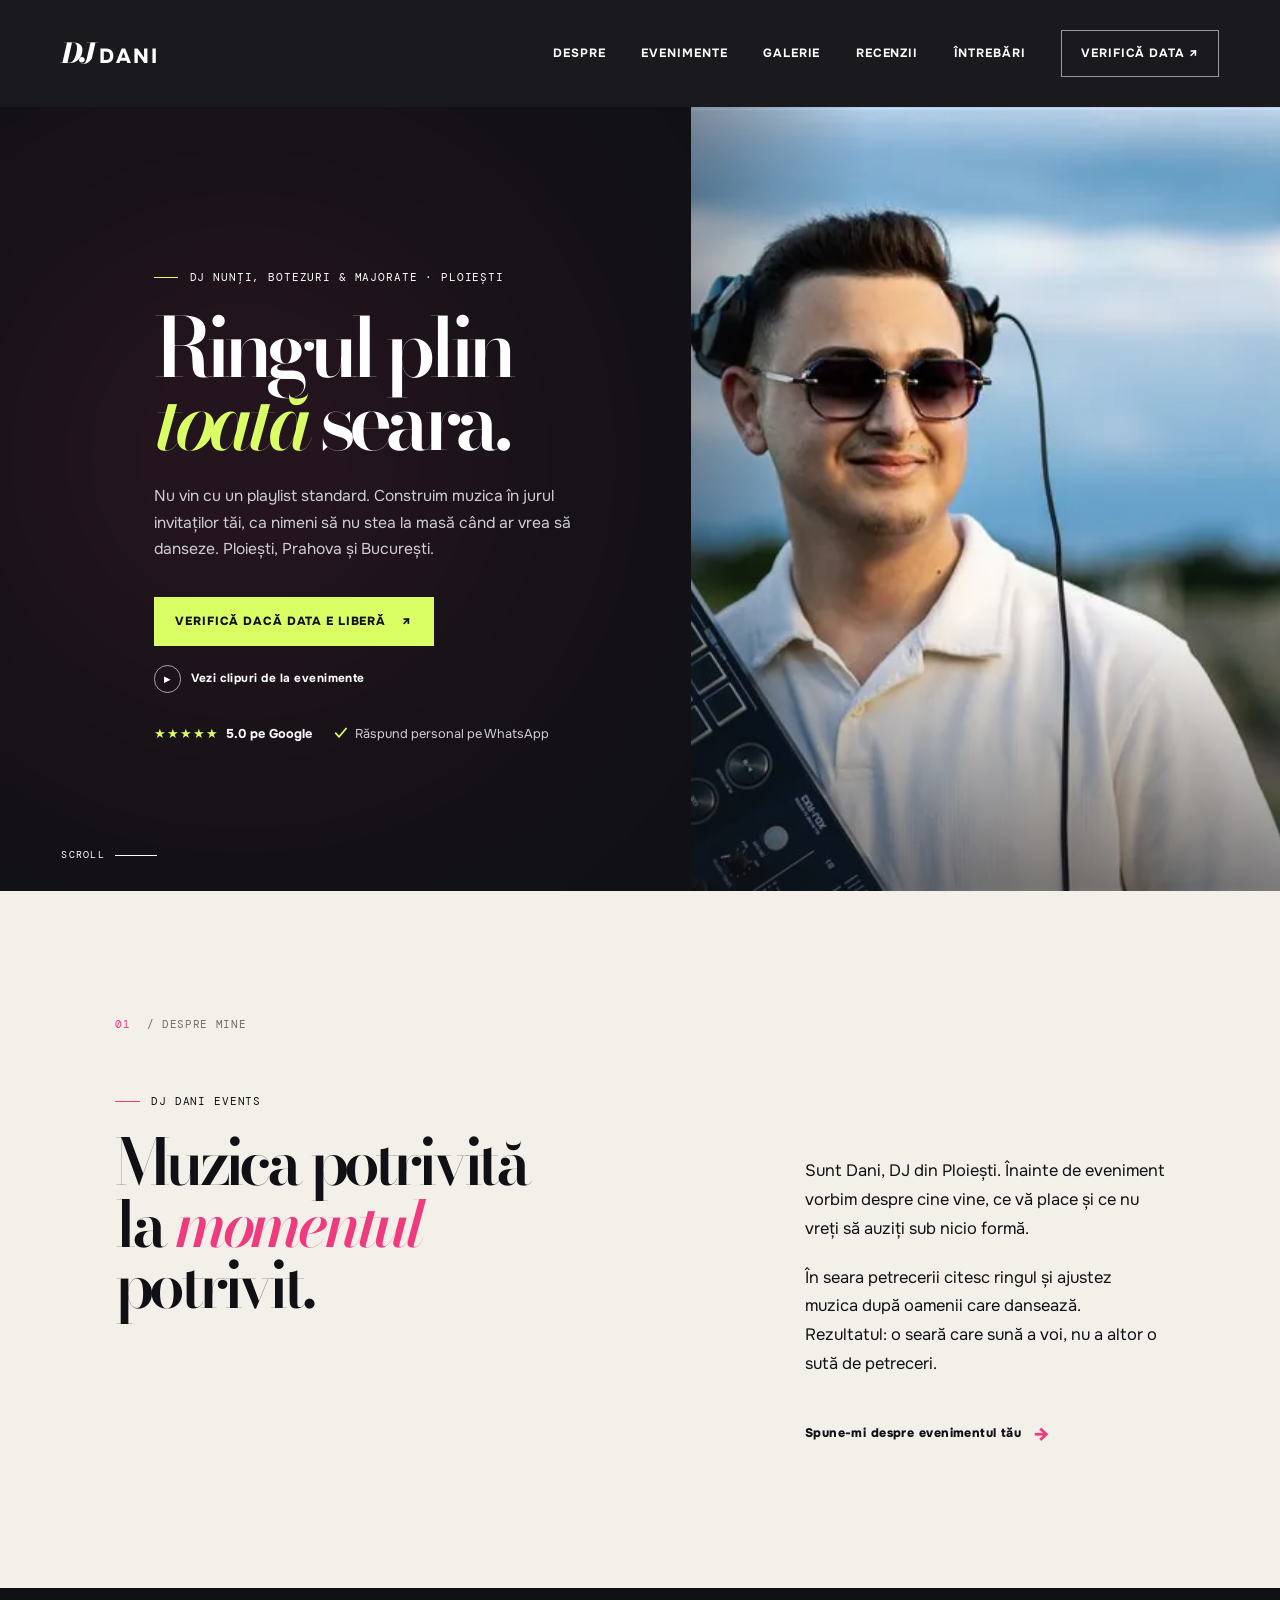
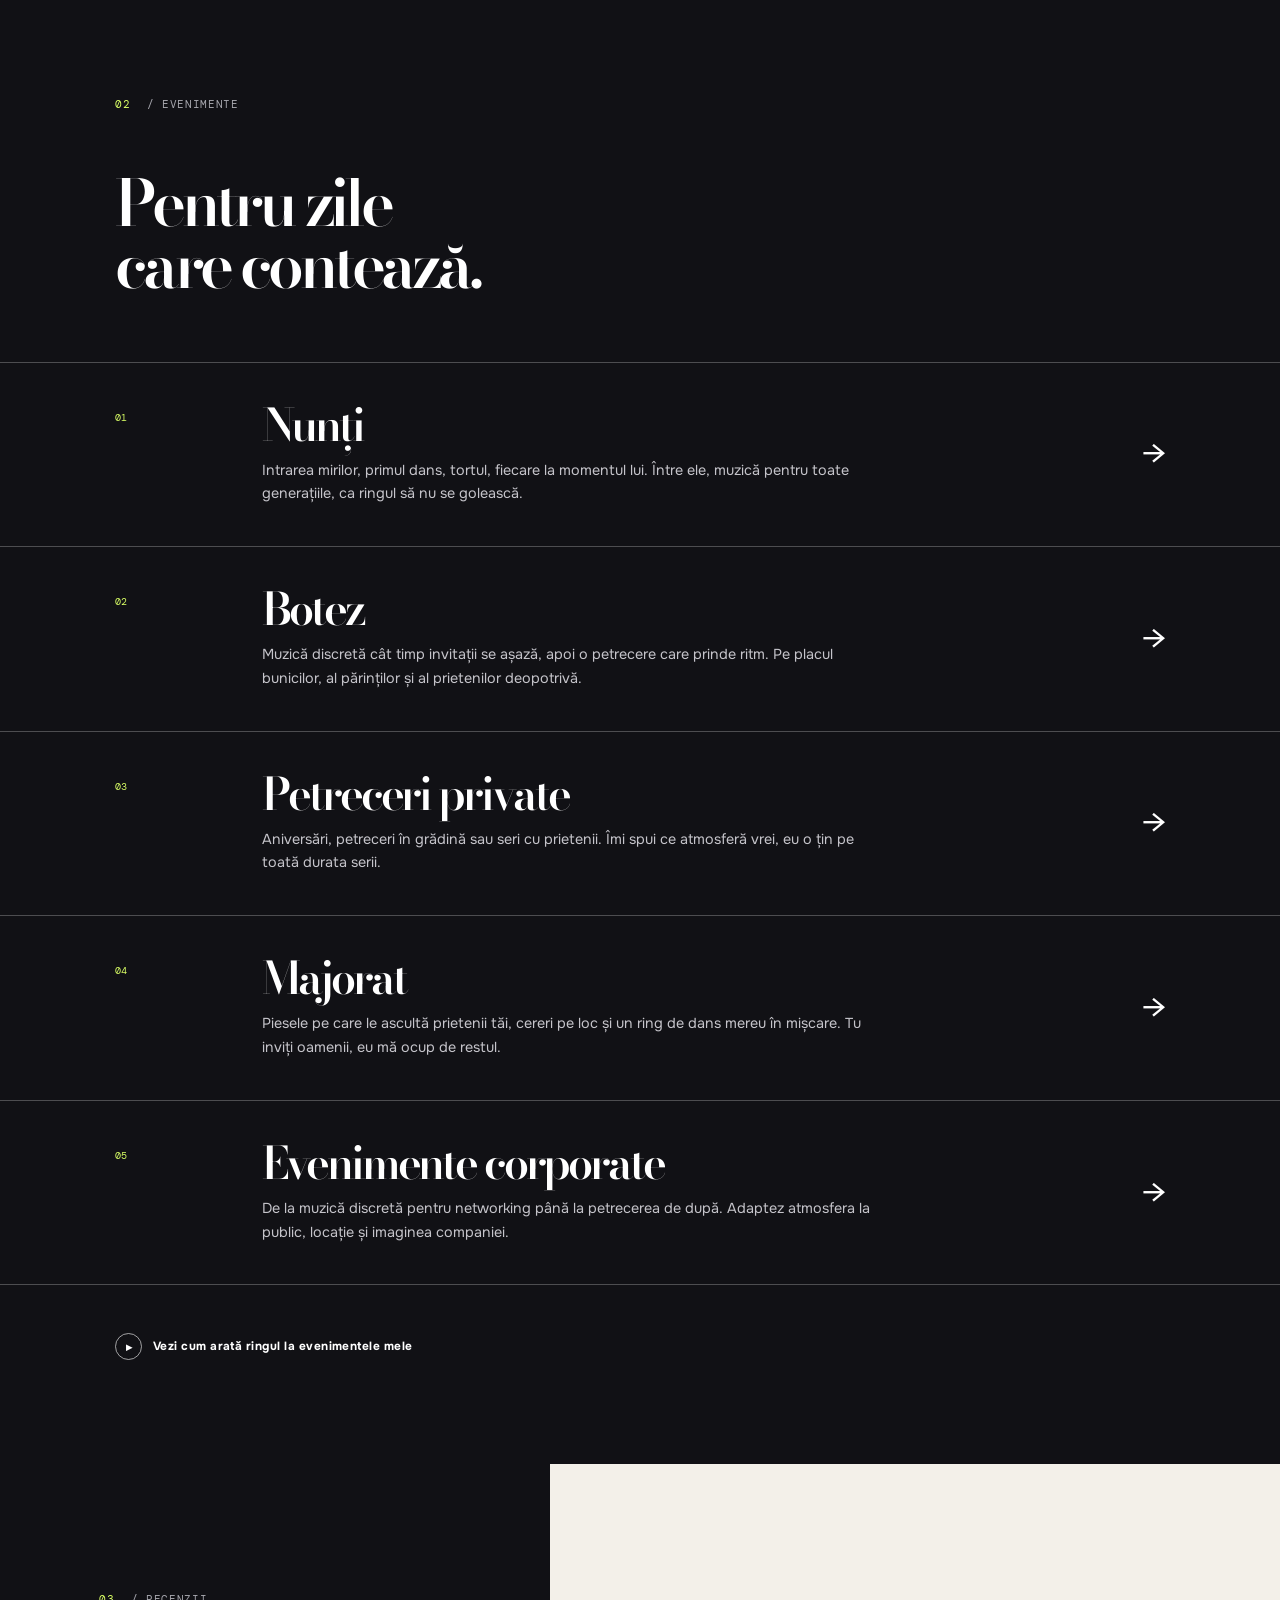
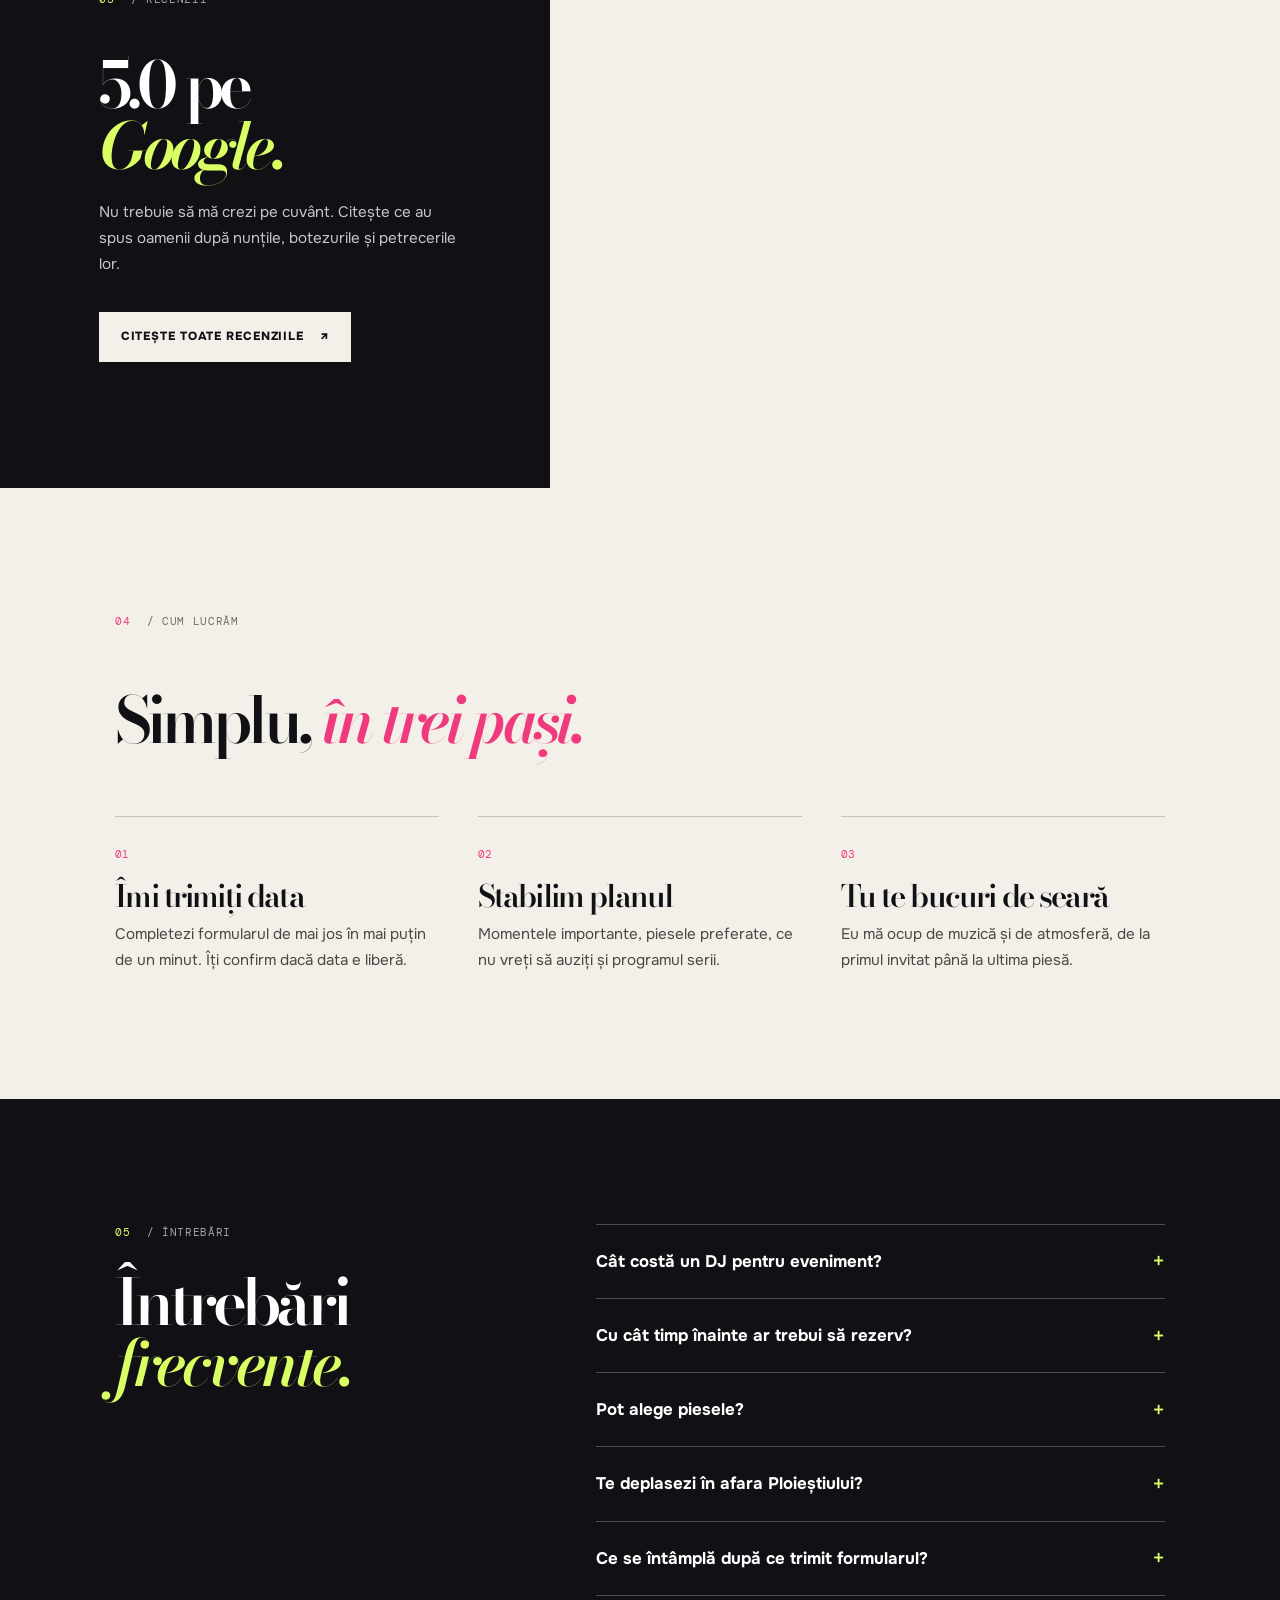
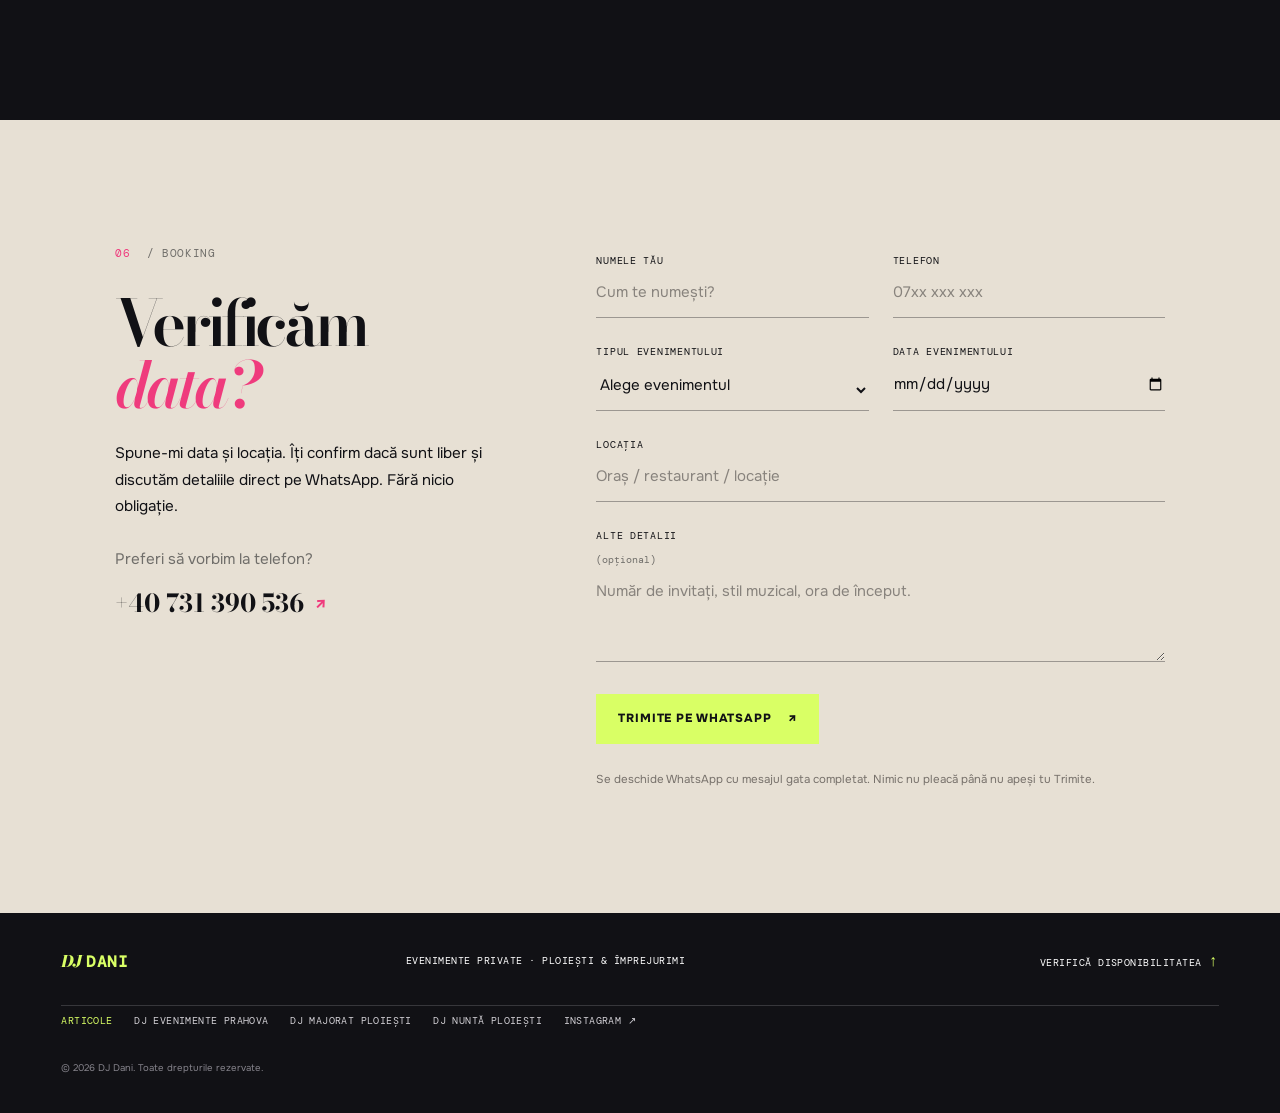
==== commit aa416c02: "Fix stale CSS on live site and hero proof line layout - Version CSS/JS URLs so browsers fetch the ne" ====
--- a/index.html
+++ b/index.html
@@ -16,7 +16,7 @@
   <link rel="preconnect" href="https://fonts.googleapis.com" />
   <link rel="preconnect" href="https://fonts.gstatic.com" crossorigin />
   <link href="https://fonts.googleapis.com/css2?family=Bodoni+Moda:ital,opsz,wght@0,6..96,400..800;1,6..96,400..800&family=DM+Mono&family=Onest:wght@400..800&display=swap" rel="stylesheet" />
-  <link rel="stylesheet" href="style.css" />
+  <link rel="stylesheet" href="style.css?v=20261106b" />
   <script type="application/ld+json">
   {"@context":"https://schema.org","@type":"LocalBusiness","name":"DJ Dani Events","description":"DJ pentru nunți, botezuri, majorate, petreceri private și evenimente corporate în Ploiești, Prahova și București.","image":"assets/dj-dani-hero-1600.jpg","telephone":"+40731390536","address":{"@type":"PostalAddress","addressLocality":"Ploiești","addressRegion":"Prahova","addressCountry":"RO"},"areaServed":["Ploiești","Prahova","București"],"sameAs":["https://share.google/6orSchTxnuyO5lRxU","https://www.instagram.com/danieldinca_pfa/"]}
   </script>
@@ -45,7 +45,7 @@
         <h1 id="hero-title"><span class="eyebrow"><span></span> DJ nunți, botezuri &amp; majorate · Ploiești</span>Ringul plin<br><em>toată</em> seara.</h1>
         <p class="hero-copy">Nu vin cu un playlist standard. Construim muzica în jurul invitaților tăi, ca nimeni să nu stea la masă când ar vrea să danseze. Ploiești, Prahova și București.</p>
         <div class="hero-actions"><a class="button button-primary" href="#booking">Verifică dacă data e liberă <span aria-hidden="true">↗</span></a><a class="text-link" href="galerie.html"><span class="play-icon" aria-hidden="true">▶</span> Vezi clipuri de la evenimente</a></div>
-        <a class="hero-proof" href="#recenzii"><span class="stars" aria-hidden="true">★★★★★</span> <strong>5.0 pe Google</strong> <span class="hero-proof-sep" aria-hidden="true">·</span> Răspund personal pe WhatsApp</a>
+        <a class="hero-proof" href="#recenzii"><span class="hero-proof-item"><span class="stars" aria-hidden="true">★★★★★</span> <strong>5.0 pe Google</strong></span> <span class="hero-proof-item"><span class="check" aria-hidden="true">✓</span> Răspund personal pe WhatsApp</span></a>
       </div>
       <div class="hero-visual">
         <picture class="hero-photo-wrap"><source media="(max-width: 700px)" srcset="assets/dj-dani-hero-800.webp" type="image/webp"><source media="(max-width: 700px)" srcset="assets/dj-dani-hero-800.jpg"><source srcset="assets/dj-dani-hero-1600.webp" type="image/webp"><img src="assets/dj-dani-hero-1600.jpg" alt="DJ Dani cu căștile și controllerul său" width="1600" height="1067" fetchpriority="high"></picture>
@@ -109,6 +109,6 @@
     <a class="mobile-whatsapp" href="https://wa.me/40731390536" target="_blank" rel="noreferrer">WhatsApp</a>
     <a class="mobile-call" href="tel:+40731390536">Sună acum</a>
   </div>
-  <script src="script.js" defer></script>
+  <script src="script.js?v=20261106b" defer></script>
 </body>
 </html>
--- a/style.css
+++ b/style.css
@@ -147,14 +147,19 @@
   display: inline-flex;
   flex-wrap: wrap;
   align-items: center;
-  gap: .45rem;
+  gap: .5rem 1.4rem;
   margin-top: 2rem;
   color: #cfced3;
   font-size: .8rem;
 }
 .hero-proof strong { color: #fff; }
 .hero-proof .stars { color: var(--lime); letter-spacing: .08em; }
+.hero-proof-item { display: inline-flex; align-items: center; gap: .45rem; white-space: nowrap; }
+.hero-proof .check { color: var(--lime); font-weight: 700; }
 .hero-proof:hover strong { text-decoration: underline; text-underline-offset: 3px; }
+
+.hero-actions { flex-wrap: wrap; row-gap: 1.2rem; }
+.hero-actions .button { white-space: nowrap; }
 
 /* Servicii: săgeata devine CTA intern */
 .services-foot { padding-top: 3rem; }
@@ -323,7 +328,6 @@
 @media (max-width: 600px) {
   .hero-content { padding-top: 3rem; }
   .hero-proof { margin-top: 1.6rem; font-size: .76rem; }
-  .hero-proof-sep { display: none; }
   .process, .faq { padding-top: 5rem; padding-bottom: 5rem; }
   .process h2, .faq h2 { font-size: clamp(2.7rem, 12vw, 4rem); margin-bottom: 2.5rem; }
   .faq h2 { margin-bottom: 0; }
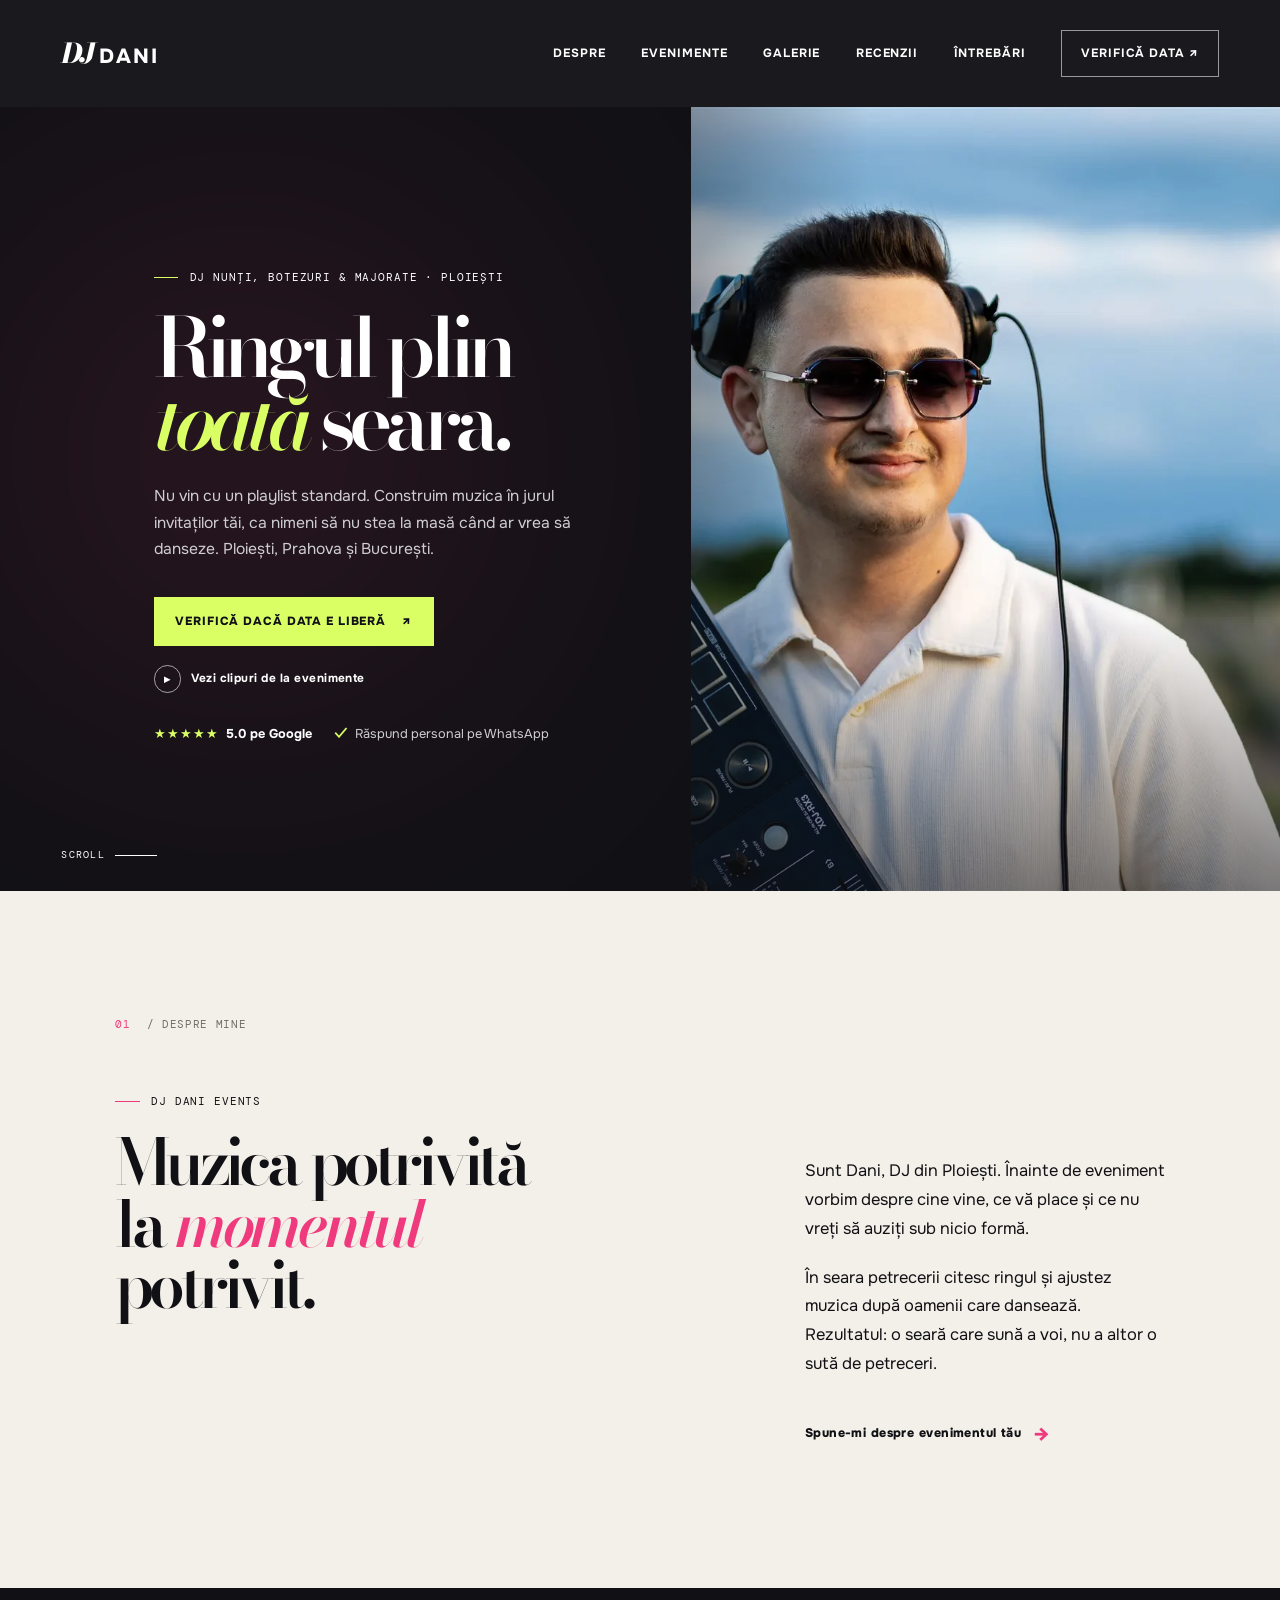
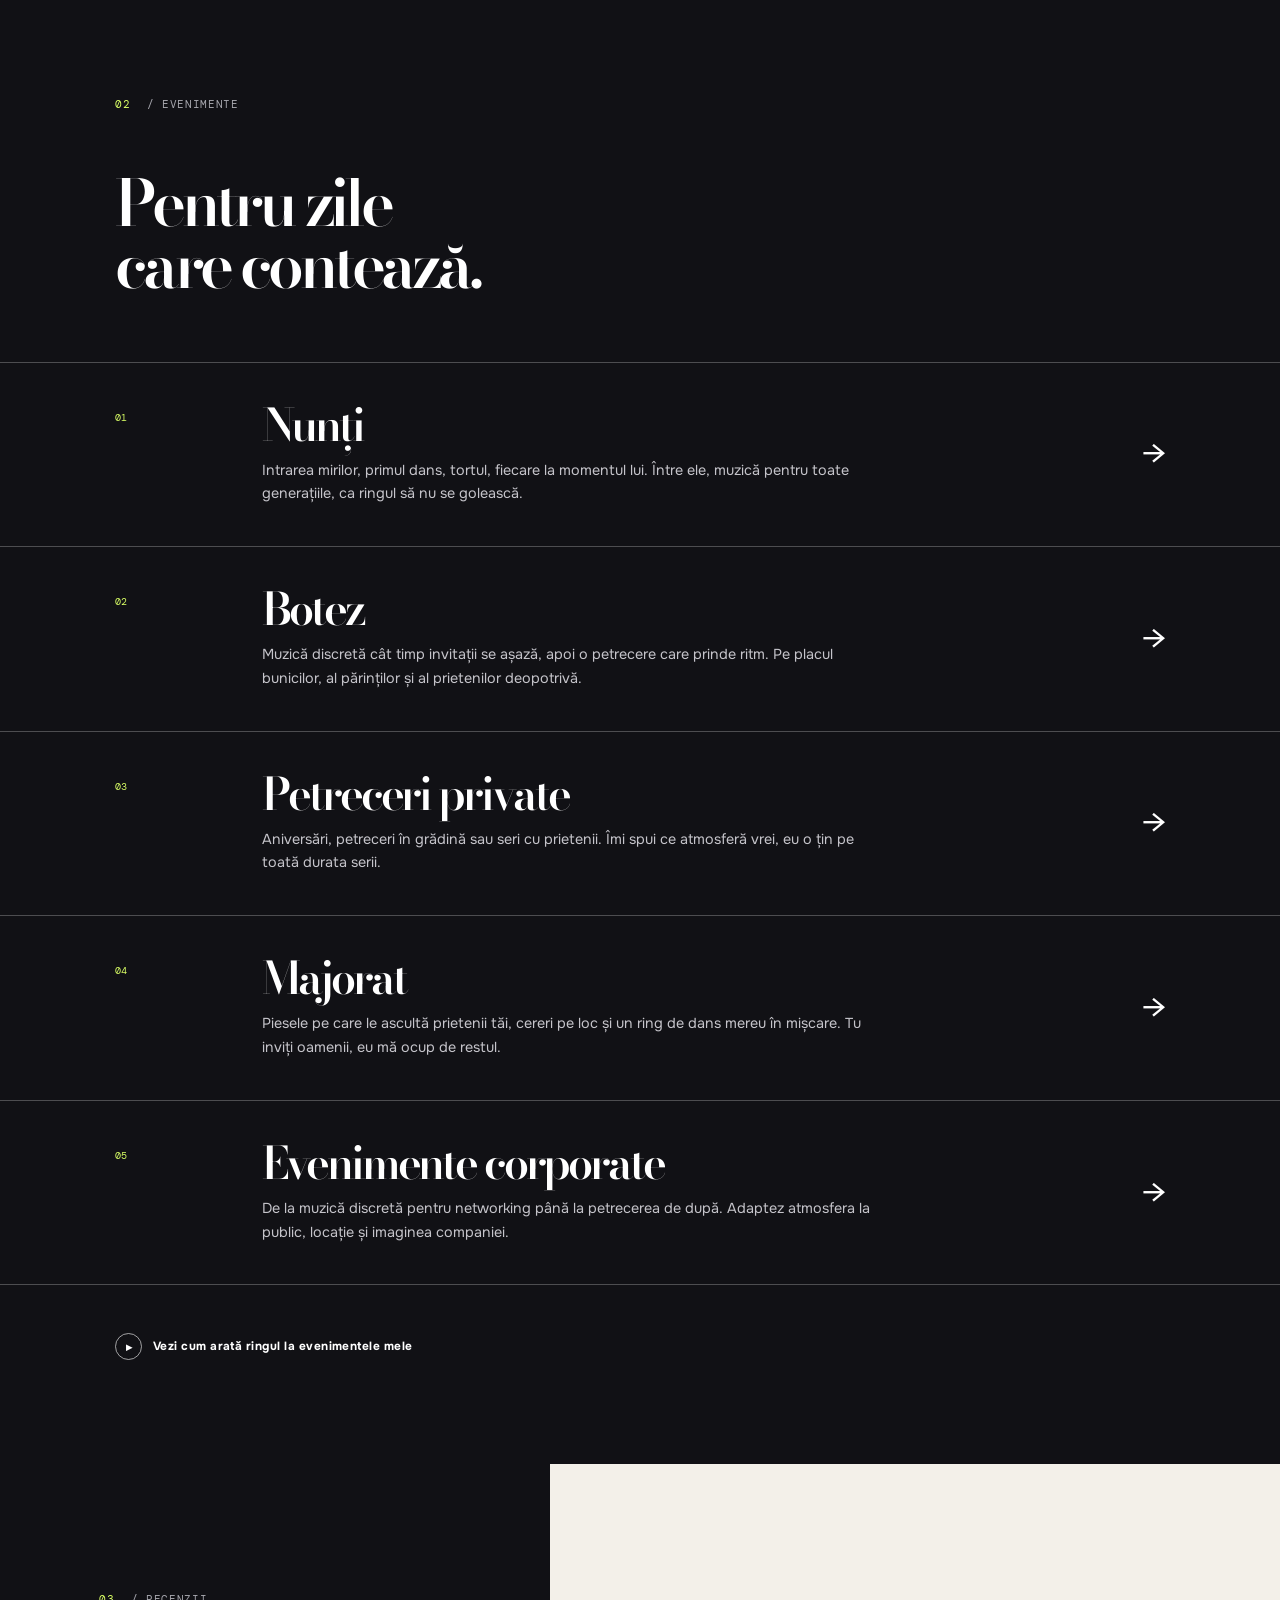
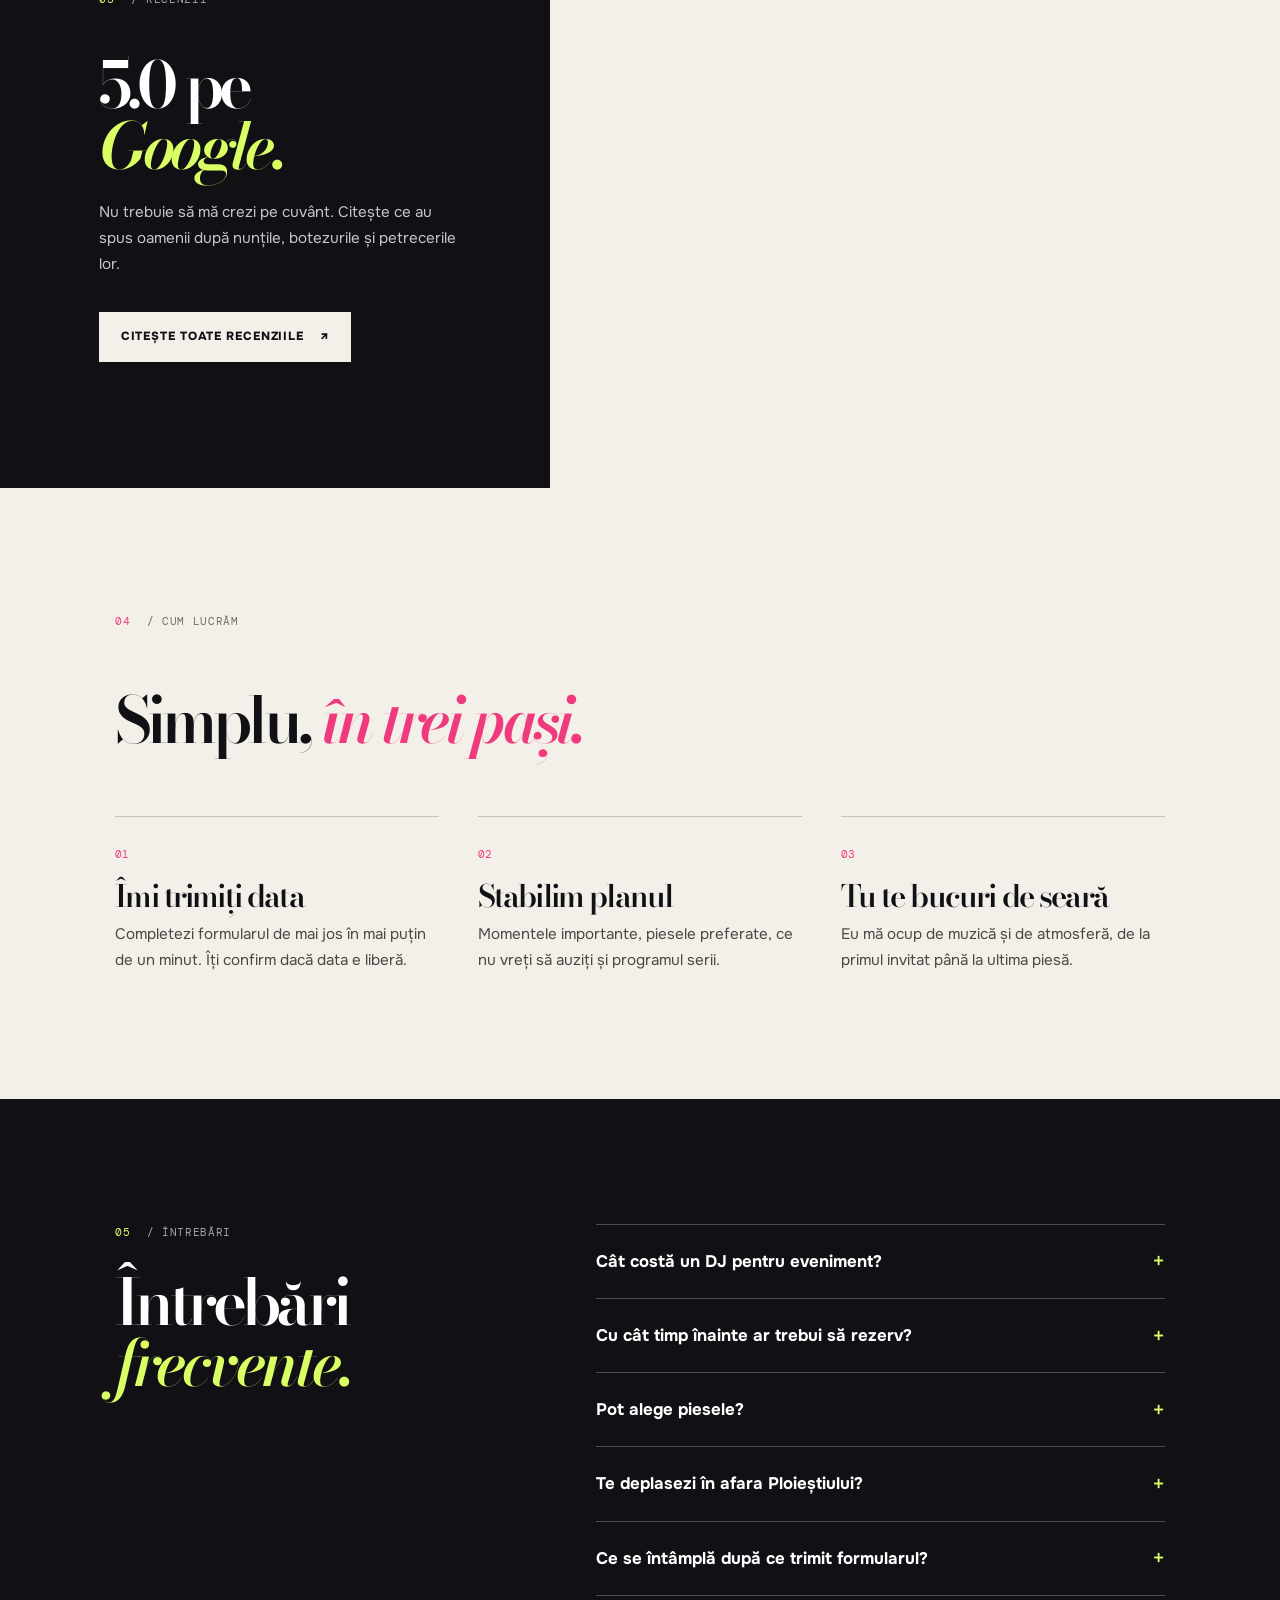
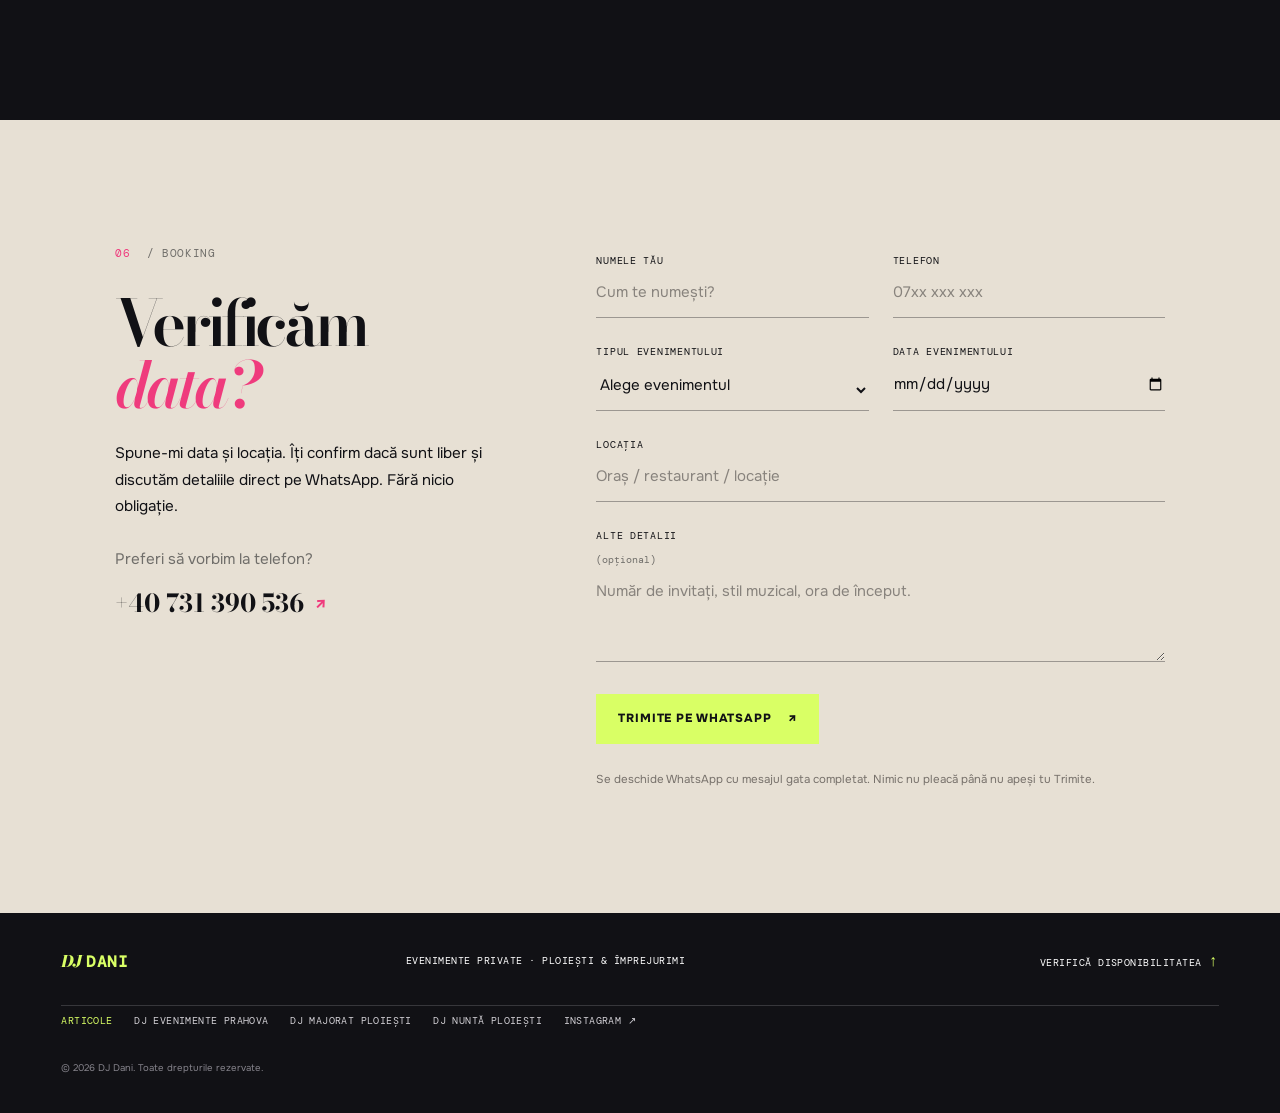
==== commit c3ef68da: "Use native swipe for the reviews carousel on touch devices The Starwall carousel handles touch gestu" ====
--- a/index.html
+++ b/index.html
@@ -16,7 +16,7 @@
   <link rel="preconnect" href="https://fonts.googleapis.com" />
   <link rel="preconnect" href="https://fonts.gstatic.com" crossorigin />
   <link href="https://fonts.googleapis.com/css2?family=Bodoni+Moda:ital,opsz,wght@0,6..96,400..800;1,6..96,400..800&family=DM+Mono&family=Onest:wght@400..800&display=swap" rel="stylesheet" />
-  <link rel="stylesheet" href="style.css?v=20261106b" />
+  <link rel="stylesheet" href="style.css?v=20261106c" />
   <script type="application/ld+json">
   {"@context":"https://schema.org","@type":"LocalBusiness","name":"DJ Dani Events","description":"DJ pentru nunți, botezuri, majorate, petreceri private și evenimente corporate în Ploiești, Prahova și București.","image":"assets/dj-dani-hero-1600.jpg","telephone":"+40731390536","address":{"@type":"PostalAddress","addressLocality":"Ploiești","addressRegion":"Prahova","addressCountry":"RO"},"areaServed":["Ploiești","Prahova","București"],"sameAs":["https://share.google/6orSchTxnuyO5lRxU","https://www.instagram.com/danieldinca_pfa/"]}
   </script>
@@ -109,6 +109,6 @@
     <a class="mobile-whatsapp" href="https://wa.me/40731390536" target="_blank" rel="noreferrer">WhatsApp</a>
     <a class="mobile-call" href="tel:+40731390536">Sună acum</a>
   </div>
-  <script src="script.js?v=20261106b" defer></script>
+  <script src="script.js?v=20261106c" defer></script>
 </body>
 </html>
--- a/style.css
+++ b/style.css
@@ -339,3 +339,35 @@
   .button, .service-item, .service-arrow, .mobile-sticky-cta, .faq summary:after, .youtube-play span { transition: none !important; }
   .button:hover { transform: none; }
 }
+
+/* ========================================
+   RECENZII PE TELEFON: swipe nativ
+   Caruselul Starwall își tratează singur gesturile touch și se poate bloca
+   pe unele telefoane. Pe ecrane touch lăsăm browserul să facă scroll-ul
+   orizontal (scroll-snap); handlerele widgetului sunt oprite în script.js.
+======================================== */
+
+@media (hover: none) and (pointer: coarse) {
+  #reviews-widget-372 .reviews-widget__carousel-viewport {
+    overflow-x: auto !important;
+    overscroll-behavior-x: contain;
+    scroll-snap-type: x mandatory;
+    scrollbar-width: none;
+    -webkit-overflow-scrolling: touch;
+  }
+  #reviews-widget-372 .reviews-widget__carousel-viewport::-webkit-scrollbar { display: none; }
+  #reviews-widget-372 .reviews-widget__reviews-container {
+    transform: none !important;
+    transition: none !important;
+    touch-action: auto !important;
+  }
+  /* cardul următor se vede pe margine, ca să fie clar că se poate glisa */
+  #reviews-widget-372 .reviews-widget__review {
+    width: 86% !important;
+    margin-right: 12px !important;
+    scroll-snap-align: start;
+  }
+  #reviews-widget-372 .reviews-widget__review:last-child { margin-right: 0 !important; }
+  /* punctele widgetului nu mai urmăresc poziția, așa că le ascundem */
+  #reviews-widget-372 .reviews-widget__carousel-dots { display: none !important; }
+}
